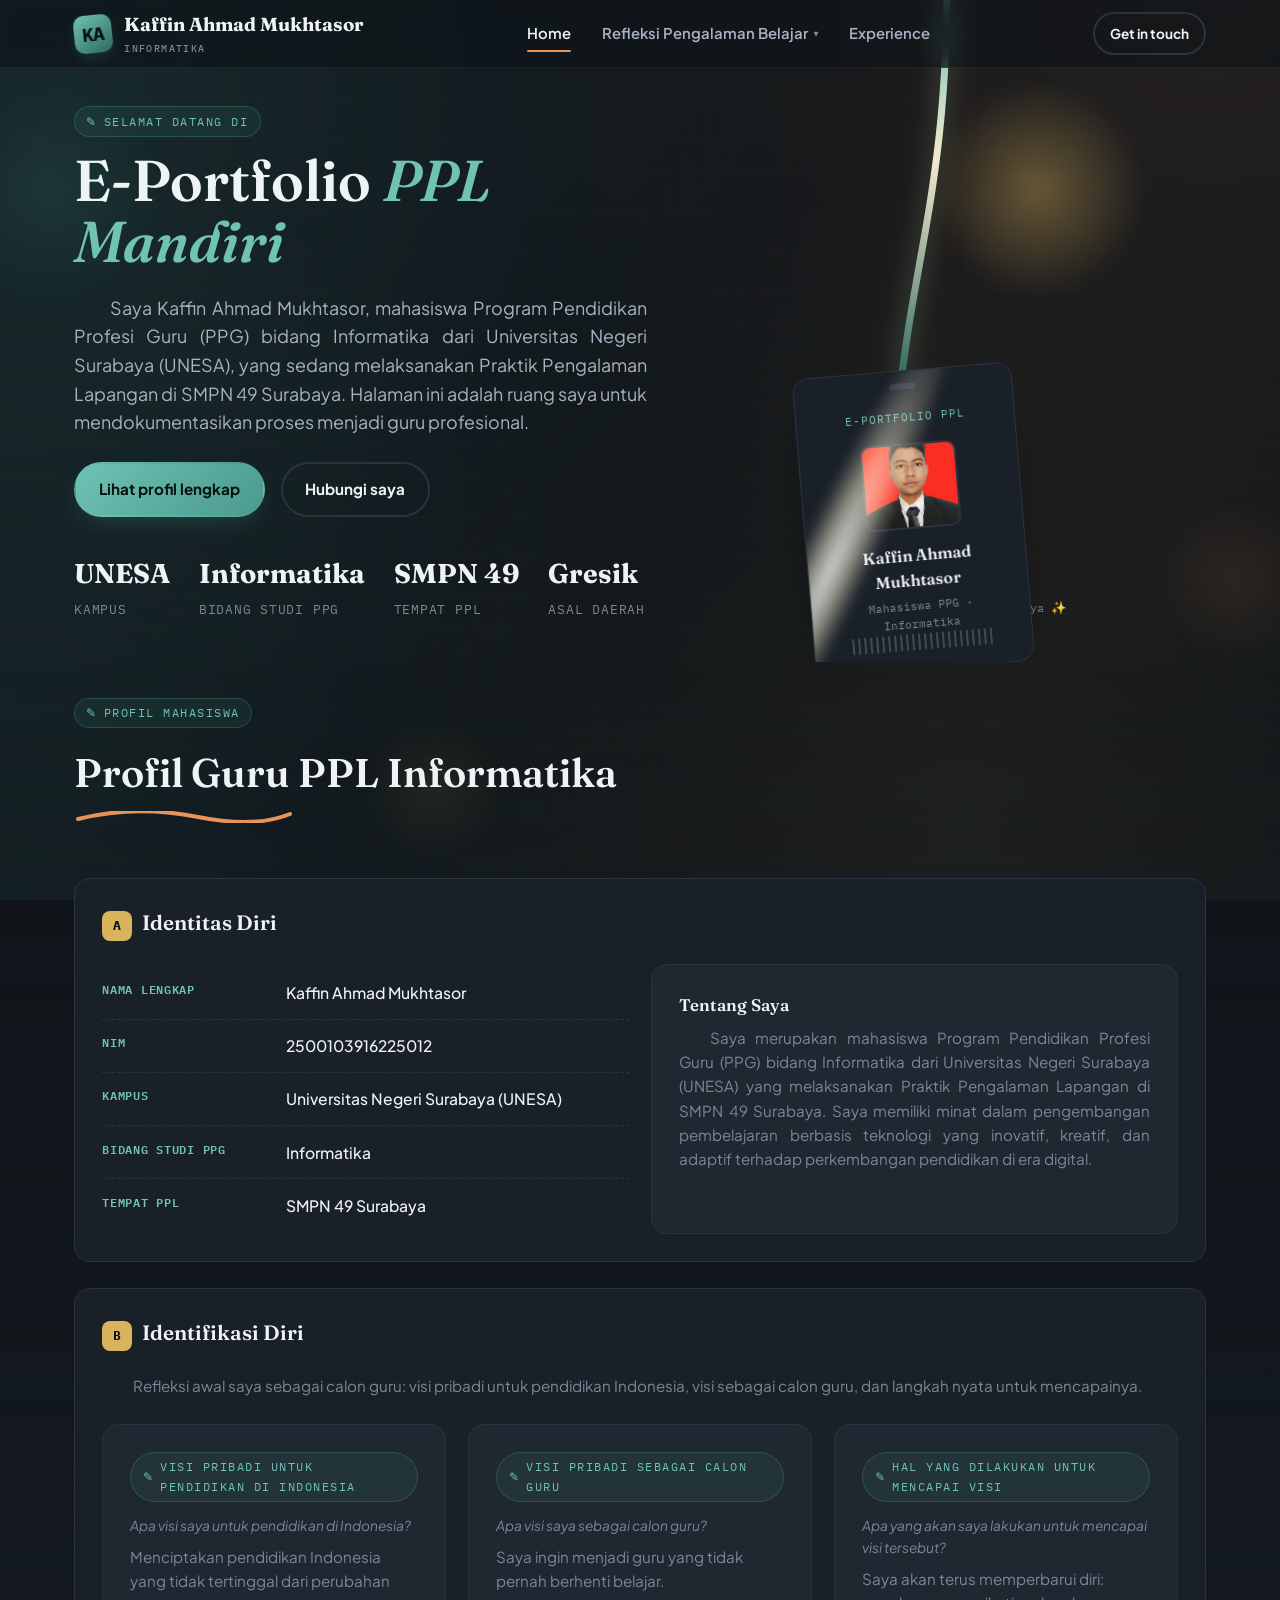
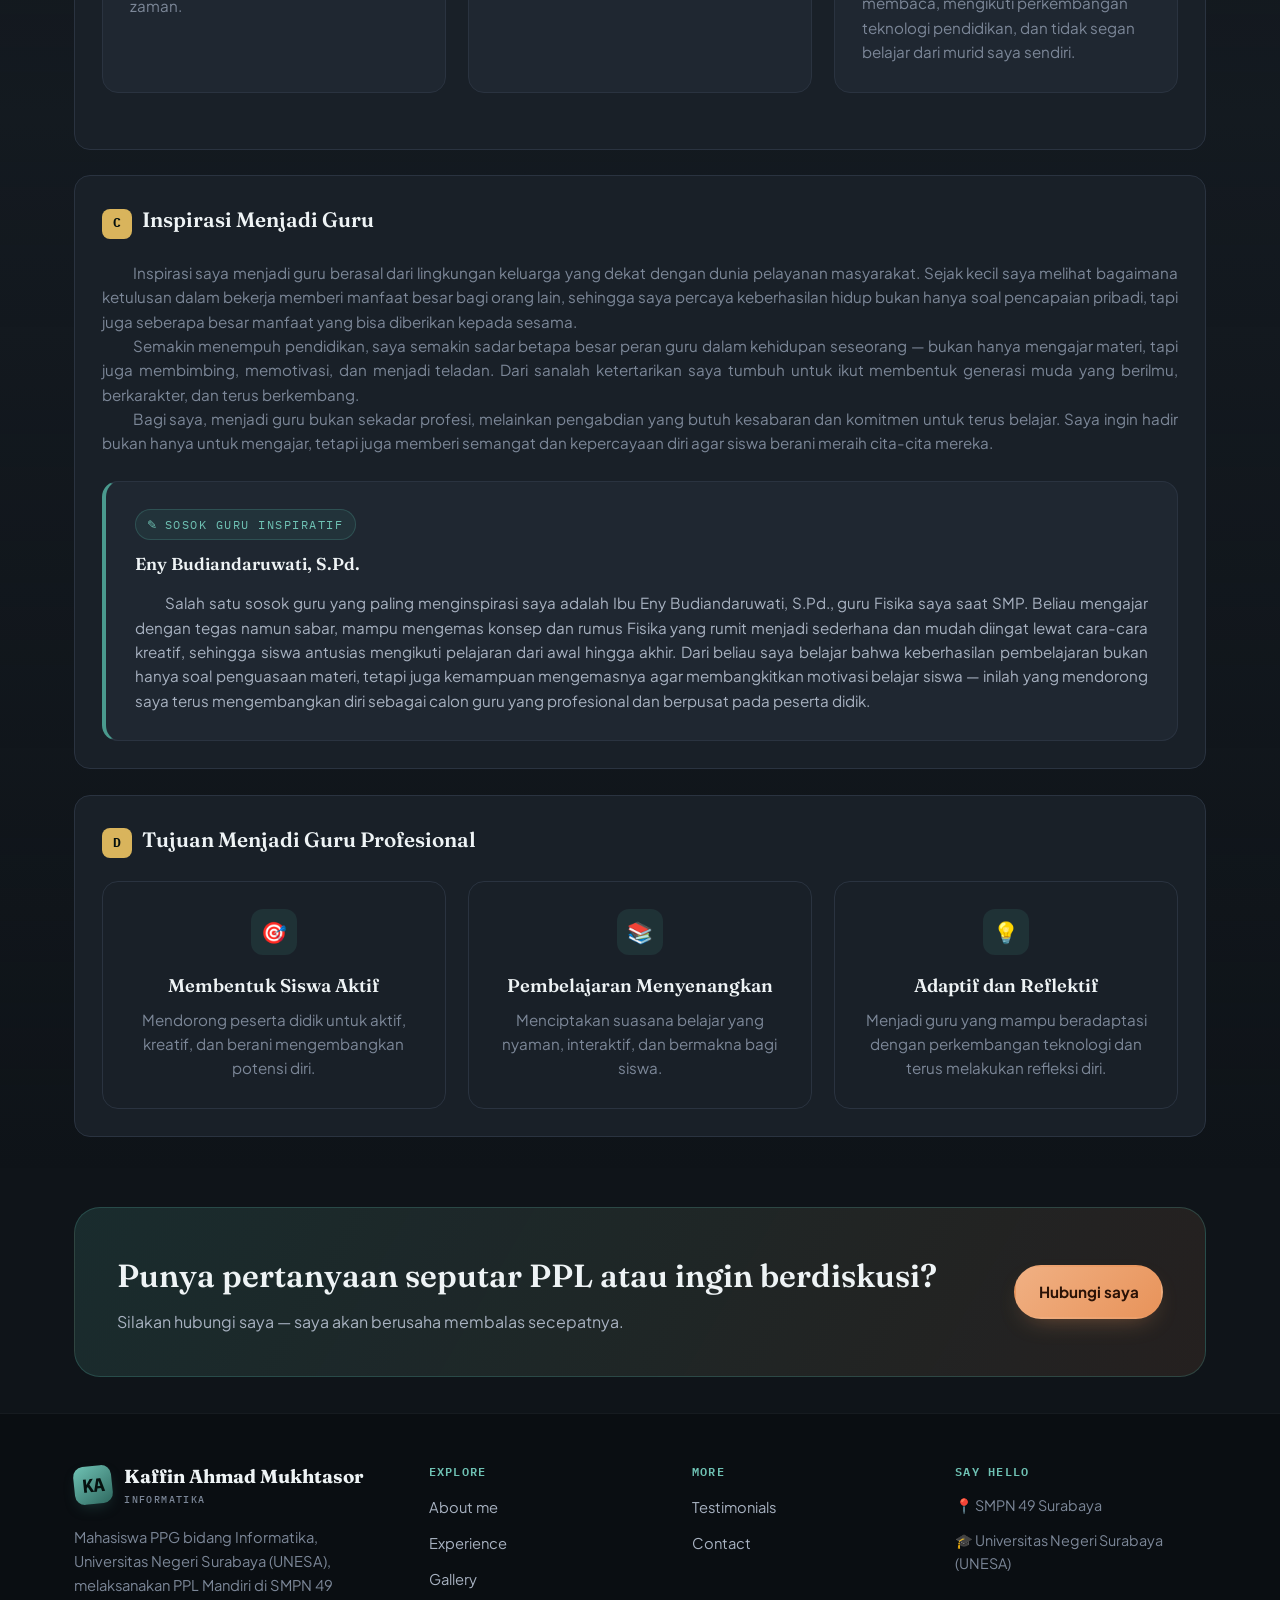
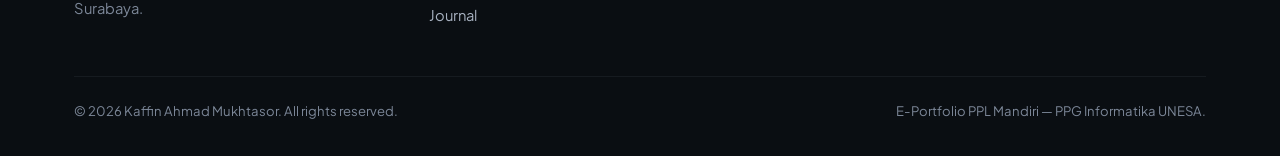
==== index.html @ f7938e08 "ok" ====
<!DOCTYPE html>
<html lang="id">
<head>
<meta charset="UTF-8">
<meta name="viewport" content="width=device-width, initial-scale=1.0">
<title>Kaffin Ahmad Mukhtasor — E-Portfolio PPL Mandiri</title>
<meta name="description" content="E-Portfolio PPL Mandiri Kaffin Ahmad Mukhtasor, mahasiswa PPG Bidang Studi Informatika Universitas Negeri Surabaya (UNESA), melaksanakan Praktik Pengalaman Lapangan di SMPN 49 Surabaya.">

<!-- Open Graph -->
<meta property="og:title" content="Kaffin Ahmad Mukhtasor — E-Portfolio PPL Mandiri">
<meta property="og:description" content="Portofolio kegiatan PPL Mandiri yang berisi profil, perangkat pembelajaran, artefak pembelajaran, refleksi, dokumentasi kegiatan, serta hasil pengembangan kompetensi profesional sebagai calon guru.">
<meta property="og:image" content="foto/Logo Unesa-01.png">
<meta property="og:url" content="https://kaffin190176.github.io/portofolio/">
<meta property="og:type" content="website">

<!-- Twitter Card -->
<meta name="twitter:card" content="summary_large_image">

<link rel="icon" href="foto/Logo Unesa-01.png">
<link rel="stylesheet" href="assets/styles.css">
</head>
<body>
<a class="skip-link" href="#main">Skip to content</a>
<div class="bg-layers" aria-hidden="true">
  <div class="bg-grid" data-parallax="0.06"></div>
  <span class="bg-dot" style="width:240px;height:240px;background:radial-gradient(circle,rgba(74,154,142,.25),transparent 70%);top:8%;left:-70px;" data-parallax="0.03"></span>
  <span class="bg-dot" style="width:170px;height:170px;background:radial-gradient(circle,rgba(232,147,90,.18),transparent 70%);top:55%;right:-40px;" data-parallax="0.05"></span>
  <span class="bg-dot" style="width:150px;height:150px;background:radial-gradient(circle,rgba(217,180,92,.16),transparent 70%);bottom:4%;left:28%;" data-parallax="0.04"></span>
</div>

<nav class="site-nav" aria-label="Primary">
  <div class="wrap">
    <a href="index.html" class="brand">
      <span class="brand-mark" aria-hidden="true">KA</span>
      <span>Kaffin Ahmad Mukhtasor<small>Informatika</small></span>
    </a>
    <div class="nav-links" role="menubar">
      <a href="index.html" aria-current="page">Home</a>
      <details class="nav-dropdown">
        <summary>Refleksi Pengalaman Belajar</summary>
        <div class="dropdown-menu">
          <a href="about.html#semester-1">Semester 1</a>
          <a href="about.html#semester-2">Semester 2</a>
        </div>
      </details>
      <a href="experience.html">Experience</a>
     
    </div>
    <div class="nav-cta">
      <a href="contact.html" class="btn btn-ghost btn-sm">Get in touch</a>
      <button class="hamburger" aria-label="Toggle menu" aria-expanded="false" aria-controls="mobile-menu">
        <span></span><span></span><span></span>
      </button>
    </div>
  </div>
</nav>
<div class="mobile-panel" id="mobile-menu">
  <a href="index.html" aria-current="page">Home</a>
  <details class="nav-dropdown">
    <summary>Refleksi Pengalaman Belajar</summary>
    <div class="dropdown-menu">
      <a href="about.html#semester-1">Semester 1</a>
      <a href="about.html#semester-2">Semester 2</a>
    </div>
  </details>
  <a href="experience.html">Experience</a>
  <a href="gallery.html">Gallery</a>
  <a href="blog.html">Journal</a>
  <a href="testimonials.html">Testimonials</a>
  <a href="contact.html">Contact</a>
  <a href="contact.html" class="btn btn-primary btn-block">Get in touch</a>
</div>

<main id="main">

  <!-- HERO -->
  <section class="hero">
    <div class="wrap">
      <div class="hero-copy reveal">
        <span class="eyebrow">Selamat Datang di</span>
        <h1>E-Portfolio <em>PPL Mandiri</em></h1>
        <p class="lede text-justify">Saya Kaffin Ahmad Mukhtasor, mahasiswa Program Pendidikan Profesi Guru (PPG) bidang Informatika dari Universitas Negeri Surabaya (UNESA), yang sedang melaksanakan Praktik Pengalaman Lapangan di SMPN 49 Surabaya. Halaman ini adalah ruang saya untuk mendokumentasikan proses menjadi guru profesional.</p>
        <div class="hero-actions">
          <a href="#profil" class="btn btn-primary">Lihat profil lengkap</a>
          <a href="contact.html" class="btn btn-ghost">Hubungi saya</a>
        </div>
        <div class="hero-stats">
          <div class="stat"><b>UNESA</b><span>Kampus</span></div>
          <div class="stat"><b>Informatika</b><span>Bidang studi PPG</span></div>
          <div class="stat"><b>SMPN 49</b><span>Tempat PPL</span></div>
          <div class="stat"><b>Gresik</b><span>Asal daerah</span></div>
        </div>
      </div>
      <div class="hero-media reveal">
        <div class="lanyard-stage" id="lanyardStage" aria-hidden="true">
          <svg class="lanyard-rope" id="lanyardRope" xmlns="http://www.w3.org/2000/svg">
            <defs>
              <linearGradient id="lanyardRopeGradient" x1="0" y1="0" x2="0" y2="1">
                <stop offset="0%" class="rope-stop-a"></stop>
                <stop offset="42%" class="rope-stop-mid"></stop>
                <stop offset="100%" class="rope-stop-b"></stop>
              </linearGradient>
            </defs>
            <path id="lanyardRopePath" d="" fill="none" stroke="url(#lanyardRopeGradient)" stroke-width="7" stroke-linecap="round"></path>
          </svg>
          <div class="lanyard-clip" id="lanyardClip"></div>
          <div class="lanyard-card cursor-control" id="lanyardCard">
            <div class="lanyard-card-inner" id="lanyardCardInner">

              <!-- SISI DEPAN -->
              <div class="lanyard-face lanyard-front">
                <span class="lanyard-hole"></span>
                <span class="lanyard-brand">E-Portfolio PPL</span>
                <div class="lanyard-avatar">
                  <img src="foto/profile.jpeg" alt="" draggable="false">
                </div>
                <h3 class="lanyard-name">Kaffin Ahmad Mukhtasor</h3>
                <p class="lanyard-role">Mahasiswa PPG · Informatika</p>
                <div class="lanyard-barcode"></div>
                <div class="lanyard-shine" aria-hidden="true"></div>
              </div>

              <!-- SISI BELAKANG -->
              <div class="lanyard-face lanyard-back">
                <span class="lanyard-hole" style="background:var(--teal-dark);"></span>
                <div class="lanyard-back-brand">KA</div>
                <p class="lanyard-terms">Kartu identitas ini milik Kaffin Ahmad Mukhtasor, mahasiswa PPG Informatika UNESA yang melaksanakan PPL Mandiri di SMPN 49 Surabaya.</p>
                <div class="lanyard-footer-note">E-PORTFOLIO PPL Mandiri © 2026</div>
                <div class="lanyard-shine" aria-hidden="true"></div>
              </div>

            </div>
          </div>
        </div>
        <p class="lanyard-hint">Tarik ID card untuk membaliknya ✨</p>
      </div>
    </div>
  </section>

  <!-- PROFIL GURU PPL -->
  <section class="section-tight band" id="profil">
    <div class="wrap">
      <div class="section-head reveal">
        <span class="eyebrow">Profil Mahasiswa</span>
        <h2>Profil Guru PPL Informatika
          <svg class="chalk-underline" viewBox="0 0 220 12" aria-hidden="true"><path d="M4 8c40-10 80-10 120-2s70 6 92-3"/></svg>
        </h2>
       </div>

      <!-- A. IDENTITAS DIRI -->
      <div class="card reveal" style="margin-bottom:1.6rem;">
        <div class="subhead">
          <span class="subhead-tag">A</span>
          <h3>Identitas Diri</h3>
        </div>
        <div class="grid grid-2">
          <div>
            <dl class="info-list">
              <div class="info-row"><dt>Nama Lengkap</dt><dd>Kaffin Ahmad Mukhtasor</dd></div>
              <div class="info-row"><dt>NIM</dt><dd>2500103916225012</dd></div>
              <div class="info-row"><dt>Kampus</dt><dd>Universitas Negeri Surabaya (UNESA)</dd></div>
              <div class="info-row"><dt>Bidang Studi PPG</dt><dd>Informatika</dd></div>
              <div class="info-row"><dt>Tempat PPL</dt><dd>SMPN 49 Surabaya</dd></div>
            </dl>
          </div>
          <div>
            <div class="card" style="background:var(--card-alt); height:100%;">
              <h3 style="font-size:1.05rem;">Tentang Saya</h3>
              <p class="text-justify">Saya merupakan mahasiswa Program Pendidikan Profesi Guru (PPG) bidang Informatika dari Universitas Negeri Surabaya (UNESA) yang melaksanakan Praktik Pengalaman Lapangan di SMPN 49 Surabaya. Saya memiliki minat dalam pengembangan pembelajaran berbasis teknologi yang inovatif, kreatif, dan adaptif terhadap perkembangan pendidikan di era digital.</p>
            </div>
          </div>
        </div>
      </div>

      <!-- B. IDENTIFIKASI DIRI (LK 1) -->
      <div class="card reveal" style="margin-bottom:1.6rem;">
        <div class="subhead">
          <span class="subhead-tag">B</span>
          <h3>Identifikasi Diri</h3>
        </div>
        <p class="text-justify">Refleksi awal saya sebagai calon guru: visi pribadi untuk pendidikan Indonesia, visi sebagai calon guru, dan langkah nyata untuk mencapainya.</p>
<br>
        <div class="grid grid-3 reveal-stagger" style="margin-bottom:1.8rem;">
          <div class="card reveal" style="background:var(--card-alt);--i:0">
            <span class="eyebrow">Visi pribadi untuk pendidikan di Indonesia</span>
        
            <p style="font-style:italic;color:var(--silver-dim);font-size:.86rem;margin-bottom:.6em;">Apa visi saya untuk pendidikan di Indonesia?</p>
            <p>Menciptakan pendidikan Indonesia yang tidak tertinggal dari perubahan zaman.</p>
          </div>
          <div class="card reveal" style="background:var(--card-alt);--i:1">
            <span class="eyebrow">Visi pribadi sebagai calon guru</span>
            <p style="font-style:italic;color:var(--silver-dim);font-size:.86rem;margin-bottom:.6em;">Apa visi saya sebagai calon guru?</p>
            <p>Saya ingin menjadi guru yang tidak pernah berhenti belajar.</p>
          </div>
          <div class="card reveal" style="background:var(--card-alt);--i:2">
            <span class="eyebrow">Hal yang dilakukan untuk mencapai visi</span>
            <p style="font-style:italic;color:var(--silver-dim);font-size:.86rem;margin-bottom:.6em;">Apa yang akan saya lakukan untuk mencapai visi tersebut?</p>
            <p>Saya akan terus memperbarui diri: membaca, mengikuti perkembangan teknologi pendidikan, dan tidak segan belajar dari murid saya sendiri.</p>
          </div>
        </div>

       
       
      </div>

      <!-- C. INSPIRASI MENJADI GURU -->
      <div class="card reveal" style="margin-bottom:1.6rem;">
        <div class="subhead">
          <span class="subhead-tag">C</span>
          <h3>Inspirasi Menjadi Guru</h3>
        </div>
 
        <p class="text-justify">Inspirasi saya menjadi guru berasal dari lingkungan keluarga yang dekat dengan dunia pelayanan masyarakat. Sejak kecil saya melihat bagaimana ketulusan dalam bekerja memberi manfaat besar bagi orang lain, sehingga saya percaya keberhasilan hidup bukan hanya soal pencapaian pribadi, tapi juga seberapa besar manfaat yang bisa diberikan kepada sesama.</p>
        <p class="text-justify">Semakin menempuh pendidikan, saya semakin sadar betapa besar peran guru dalam kehidupan seseorang — bukan hanya mengajar materi, tapi juga membimbing, memotivasi, dan menjadi teladan. Dari sanalah ketertarikan saya tumbuh untuk ikut membentuk generasi muda yang berilmu, berkarakter, dan terus berkembang.</p>
        <p class="text-justify">Bagi saya, menjadi guru bukan sekadar profesi, melainkan pengabdian yang butuh kesabaran dan komitmen untuk terus belajar. Saya ingin hadir bukan hanya untuk mengajar, tetapi juga memberi semangat dan kepercayaan diri agar siswa berani meraih cita-cita mereka.</p>

        <div class="highlight-box">
          <span class="eyebrow">Sosok Guru Inspiratif</span>
          <h4>Eny Budiandaruwati, S.Pd.</h4>
          <p>Salah satu sosok guru yang paling menginspirasi saya adalah Ibu Eny Budiandaruwati, S.Pd., guru Fisika saya saat SMP. Beliau mengajar dengan tegas namun sabar, mampu mengemas konsep dan rumus Fisika yang rumit menjadi sederhana dan mudah diingat lewat cara-cara kreatif, sehingga siswa antusias mengikuti pelajaran dari awal hingga akhir. Dari beliau saya belajar bahwa keberhasilan pembelajaran bukan hanya soal penguasaan materi, tetapi juga kemampuan mengemasnya agar membangkitkan motivasi belajar siswa — inilah yang mendorong saya terus mengembangkan diri sebagai calon guru yang profesional dan berpusat pada peserta didik.</p>
        </div>
      </div>

      <!-- D. TUJUAN MENJADI GURU PROFESIONAL -->
      <div class="card reveal">
        <div class="subhead">
          <span class="subhead-tag">D</span>
          <h3>Tujuan Menjadi Guru Profesional</h3>
        </div>
        <div class="grid grid-3 reveal-stagger">
          <div class="card card-center reveal" style="--i:0">
            <div class="card-icon" aria-hidden="true">🎯</div>
            <h3>Membentuk Siswa Aktif</h3>
            <p>Mendorong peserta didik untuk aktif, kreatif, dan berani mengembangkan potensi diri.</p>
          </div>
          <div class="card card-center reveal" style="--i:1">
            <div class="card-icon" aria-hidden="true">📚</div>
            <h3>Pembelajaran Menyenangkan</h3>
            <p>Menciptakan suasana belajar yang nyaman, interaktif, dan bermakna bagi siswa.</p>
          </div>
          <div class="card card-center reveal" style="--i:2">
            <div class="card-icon" aria-hidden="true">💡</div>
            <h3>Adaptif dan Reflektif</h3>
            <p>Menjadi guru yang mampu beradaptasi dengan perkembangan teknologi dan terus melakukan refleksi diri.</p>
          </div>
        </div>
      </div>

    </div>
  </section>

  <!-- CTA -->
  <section class="section-tight">
    <div class="wrap reveal">
      <div class="cta-banner">
        <div>
          <h2>Punya pertanyaan seputar PPL atau ingin berdiskusi?</h2>
          <p>Silakan hubungi saya — saya akan berusaha membalas secepatnya.</p>
        </div>
        <a href="contact.html" class="btn btn-coral">Hubungi saya</a>
      </div>
    </div>
  </section>

</main>

<footer class="site-footer">
  <div class="wrap">
    <div class="footer-grid">
      <div class="footer-about">
        <a href="index.html" class="brand" style="margin-bottom:1em;">
          <span class="brand-mark" aria-hidden="true">KA</span>
          <span>Kaffin Ahmad Mukhtasor<small>Informatika</small></span>
        </a>
        <p>Mahasiswa PPG bidang Informatika, Universitas Negeri Surabaya (UNESA), melaksanakan PPL Mandiri di SMPN 49 Surabaya.</p>
      </div>
      <div class="footer-links">
        <h4>Explore</h4>
        <ul>
          <li><a href="about.html">About me</a></li>
          <li><a href="experience.html">Experience</a></li>
          <li><a href="gallery.html">Gallery</a></li>
          <li><a href="blog.html">Journal</a></li>
        </ul>
      </div>
      <div class="footer-links">
        <h4>More</h4>
        <ul>
          <li><a href="testimonials.html">Testimonials</a></li>
          <li><a href="contact.html">Contact</a></li>
        </ul>
      </div>
      <div class="footer-contact">
        <h4>Say hello</h4>
        <ul>
          <li>📍 SMPN 49 Surabaya</li>
          <li>🎓 Universitas Negeri Surabaya (UNESA)</li>
        </ul>
      </div>
    </div>
    <div class="footer-bottom">
      <p>© <span class="js-year"></span> Kaffin Ahmad Mukhtasor. All rights reserved.</p>
      <p>E-Portfolio PPL Mandiri — PPG Informatika UNESA.</p>
    </div>
  </div>
</footer>

<button class="to-top" aria-label="Back to top">↑</button>
<div class="lightbox" role="dialog" aria-modal="true" aria-label="Image viewer">
  <button class="lightbox-close" aria-label="Close image viewer">✕</button>
  <button class="lightbox-prev" aria-label="Previous image">‹</button>
  <div class="lightbox-inner">
    <img src="" alt="">
    <p class="lightbox-cap"></p>
  </div>
  <button class="lightbox-next" aria-label="Next image">›</button>
</div>

<script src="assets/script.js"></script>
<script src="assets/lanyard.js"></script>
</body>
</html>
---- assets/styles.css ----
/* ==========================================================================
   ELENA MARSH — EDUCATION PORTFOLIO
   Deep Ocean / Maximalist Chalkboard system
   ========================================================================== */

@import url('https://fonts.googleapis.com/css2?family=Fraunces:ital,opsz,wght@0,9..144,400;0,9..144,500;0,9..144,600;0,9..144,700;0,9..144,800;1,9..144,500;1,9..144,600&family=Plus+Jakarta+Sans:ital,wght@0,400;0,500;0,600;0,700;0,800;1,500&family=IBM+Plex+Mono:wght@400;500;600&display=swap');

/* ---------- Design tokens ---------- */
:root{
  /* colors */
  --bg: #0f1419;
  --bg-alt: #121924;
  --bg-deep: #0a0e12;
  --card: #192028;
  --card-alt: #1f2731;
  --card-line: #2a3340;
  --teal: #4a9a8e;
  --teal-light: #6fc2b4;
  --teal-dark: #2f6960;
  --teal-glow: rgba(74, 154, 142, .35);
  --silver: #a8b2c1;
  --silver-dim: #7c8798;
  --coral: #e8935a;
  --coral-light: #f0b083;
  --gold: #d9b45c;
  --white: #eef3f5;
  --danger: #e0685f;
  --ok: #7ec98f;

  /* type */
  --font-display: 'Fraunces', ui-serif, Georgia, serif;
  --font-body: 'Plus Jakarta Sans', ui-sans-serif, system-ui, sans-serif;
  --font-mono: 'IBM Plex Mono', ui-monospace, monospace;

  /* layout */
  --nav-h: 68px;
  --container: 1180px;
  --radius-sm: 10px;
  --radius-md: 16px;
  --radius-lg: 26px;
  --section-pad: 3.4rem;

  /* motion */
  --ease: cubic-bezier(.22,1,.36,1);
}

/* ---------- Reset ---------- */
*, *::before, *::after{ box-sizing: border-box; }
html{
  scroll-behavior: smooth;
  scroll-padding-top: calc(var(--nav-h) + 14px);
}
@media (prefers-reduced-motion: reduce){
  html{ scroll-behavior: auto; }
  *, *::before, *::after{
    animation-duration: .001ms !important;
    animation-iteration-count: 1 !important;
    transition-duration: .001ms !important;
    scroll-behavior: auto !important;
  }
}
body{
  margin: 0;
  background: var(--bg);
  color: var(--silver);
  font-family: var(--font-body);
  font-size: 16px;
  line-height: 1.6;
  -webkit-font-smoothing: antialiased;
  overflow-x: hidden;
}
img{ max-width: 100%; display: block; }
a{ color: inherit; text-decoration: none; }
ul{ margin: 0; padding: 0; list-style: none; }
h1,h2,h3,h4{ font-family: var(--font-display); color: var(--white); margin: 0 0 .5em; font-weight: 600; }
p{ margin: 0 0 1em; }
button{ font-family: inherit; cursor: pointer; }
input, textarea, select{ font-family: inherit; font-size: 1rem; }

/* visible focus for a11y */
a:focus-visible, button:focus-visible, input:focus-visible, textarea:focus-visible, select:focus-visible{
  outline: 2px solid var(--teal-light);
  outline-offset: 3px;
  border-radius: 4px;
}

.skip-link{
  position: absolute;
  left: -999px;
  top: 0;
  background: var(--teal);
  color: #06110f;
  padding: .8em 1.2em;
  z-index: 999;
  font-weight: 700;
  border-radius: 0 0 8px 0;
}
.skip-link:focus{ left: 0; }

/* ---------- Background texture layers (parallax) ---------- */
.bg-layers{
  position: fixed;
  inset: 0;
  z-index: 0;
  pointer-events: none;
  overflow: hidden;
}
.bg-layers::before{
  /* notebook rule lines */
  content: "";
  position: absolute;
  inset: -10% -10%;
  background-image: repeating-linear-gradient(
      to bottom, transparent 0 37px, rgba(74,154,142,.055) 37px 38px
    );
  opacity: .5;
}
.bg-grid{
  position: absolute;
  inset: -20% -20%;
  background-image:
    radial-gradient(circle at 18% 22%, rgba(74,154,142,.16), transparent 42%),
    radial-gradient(circle at 82% 14%, rgba(232,147,90,.10), transparent 40%),
    radial-gradient(circle at 68% 78%, rgba(217,180,92,.08), transparent 40%),
    radial-gradient(circle at 12% 82%, rgba(74,154,142,.10), transparent 38%);
  will-change: transform;
}
.bg-dot{
  position: absolute;
  border-radius: 50%;
  filter: blur(1px);
  opacity: .5;
  will-change: transform;
}

/* ---------- Layout helpers ---------- */
.wrap{
  width: 100%;
  max-width: var(--container);
  margin: 0 auto;
  padding: 0 1.5rem;
  position: relative;
  z-index: 1;
}
main{ position: relative; z-index: 1; }
section{ padding: var(--section-pad) 0; position: relative; }
.section-tight{ padding: 2.2rem 0; }

.eyebrow{
  display: inline-flex;
  align-items: center;
  gap: .5em;
  font-family: var(--font-mono);
  font-size: .78rem;
  letter-spacing: .12em;
  text-transform: uppercase;
  color: var(--teal-light);
  background: rgba(74,154,142,.1);
  border: 1px solid rgba(74,154,142,.3);
  padding: .35em .9em;
  border-radius: 999px;
  margin-bottom: 1em;
}
.eyebrow::before{ content: "✎"; }

.section-head{
  max-width: 640px;
  margin-bottom: 2.2rem;
}
.section-head h2{
  font-size: clamp(1.7rem, 3.4vw, 2.5rem);
  position: relative;
  display: inline-block;
}
.chalk-underline{
  display: block;
  width: 100%;
  max-width: 220px;
  height: 12px;
  margin-top: .15em;
}
.chalk-underline path{
  stroke: var(--coral);
  stroke-width: 4;
  fill: none;
  stroke-linecap: round;
}
.section-head p{ color: var(--silver-dim); font-size: 1.02rem; }

/* ---------- Fade-in on scroll ---------- */
.reveal{
  opacity: 0;
  transform: translateY(26px);
  transition: opacity .7s var(--ease), transform .7s var(--ease);
}
.reveal.is-visible{ opacity: 1; transform: translateY(0); }
.reveal-stagger > *{ transition-delay: calc(var(--i, 0) * 90ms); }

/* ---------- Buttons ---------- */
.btn{
  display: inline-flex;
  align-items: center;
  gap: .55em;
  padding: .85em 1.5em;
  border-radius: 999px;
  font-weight: 700;
  font-size: .95rem;
  border: 2px solid transparent;
  transition: transform .25s var(--ease), box-shadow .25s var(--ease), background .25s, color .25s, border-color .25s;
  white-space: nowrap;
}
.btn-primary{
  background: linear-gradient(135deg, var(--teal-light), var(--teal));
  color: #06110f;
  box-shadow: 0 10px 26px -10px var(--teal-glow);
}
.btn-primary:hover{ transform: translateY(-3px); box-shadow: 0 16px 30px -10px var(--teal-glow); }
.btn-ghost{
  background: transparent;
  border-color: var(--card-line);
  color: var(--white);
}
.btn-ghost:hover{ border-color: var(--teal-light); color: var(--teal-light); transform: translateY(-3px); }
.btn-coral{
  background: linear-gradient(135deg, var(--coral-light), var(--coral));
  color: #2a1206;
  box-shadow: 0 10px 26px -12px rgba(232,147,90,.45);
}
.btn-coral:hover{ transform: translateY(-3px); }
.btn-sm{ padding: .6em 1.1em; font-size: .85rem; }
.btn-block{ width: 100%; justify-content: center; }

/* ---------- Nav ---------- */
.site-nav{
  position: fixed;
  top: 0; left: 0; right: 0;
  height: var(--nav-h);
  z-index: 100;
  background: rgba(15,20,25,.68);
  backdrop-filter: blur(14px) saturate(140%);
  -webkit-backdrop-filter: blur(14px) saturate(140%);
  border-bottom: 1px solid rgba(168,178,193,.08);
  transition: background .3s, border-color .3s;
}
.site-nav.is-scrolled{
  background: rgba(12,16,21,.92);
  border-bottom-color: rgba(74,154,142,.22);
}
.site-nav .wrap{
  height: 100%;
  display: flex;
  align-items: center;
  justify-content: space-between;
  gap: 1rem;
}
.brand{
  display: flex;
  align-items: center;
  gap: .65em;
  font-family: var(--font-display);
  font-weight: 700;
  font-size: 1.18rem;
  color: var(--white);
}
.brand-mark{
  width: 38px; height: 38px;
  border-radius: 10px;
  background: linear-gradient(145deg, var(--teal-light), var(--teal-dark));
  display: grid;
  place-items: center;
  color: #06110f;
  font-family: var(--font-mono);
  font-weight: 700;
  transform: rotate(-6deg);
  box-shadow: 0 6px 16px -6px var(--teal-glow);
  flex: none;
}
.brand small{
  display: block;
  font-family: var(--font-mono);
  font-size: .62rem;
  letter-spacing: .14em;
  text-transform: uppercase;
  color: var(--silver-dim);
  font-weight: 500;
}

.nav-links{
  display: flex;
  align-items: center;
  gap: 1.9rem;
}
.nav-links a{
  font-size: .93rem;
  font-weight: 600;
  color: var(--silver);
  position: relative;
  padding: .3em 0;
  transition: color .25s;
}
.nav-links a::after{
  content: "";
  position: absolute;
  left: 0; bottom: -2px;
  width: 0; height: 2px;
  background: var(--coral);
  transition: width .25s var(--ease);
  border-radius: 2px;
}
.nav-links a:hover,
.nav-links a[aria-current="page"]{ color: var(--white); }
.nav-links a:hover::after,
.nav-links a[aria-current="page"]::after{ width: 100%; }

.nav-cta{ display: flex; align-items: center; gap: .8rem; }

.hamburger{
  display: none;
  flex-direction: column;
  gap: 5px;
  background: none;
  border: none;
  padding: .5rem;
  z-index: 110;
}
.hamburger span{
  width: 24px; height: 2px;
  background: var(--white);
  border-radius: 2px;
  transition: transform .3s var(--ease), opacity .3s var(--ease);
}
.hamburger[aria-expanded="true"] span:nth-child(1){ transform: translateY(7px) rotate(45deg); }
.hamburger[aria-expanded="true"] span:nth-child(2){ opacity: 0; }
.hamburger[aria-expanded="true"] span:nth-child(3){ transform: translateY(-7px) rotate(-45deg); }

.mobile-panel{
  position: fixed;
  inset: var(--nav-h) 0 0 0;
  background: rgba(10,14,18,.98);
  backdrop-filter: blur(10px);
  z-index: 99;
  display: flex;
  flex-direction: column;
  padding: 2rem 1.7rem;
  gap: .3rem;
  transform: translateX(100%);
  transition: transform .35s var(--ease);
}
.mobile-panel.is-open{ transform: translateX(0); }
.mobile-panel a{
  font-family: var(--font-display);
  font-size: 1.5rem;
  padding: .68em 0;
  border-bottom: 1px solid rgba(168,178,193,.1);
  color: var(--white);
}
.mobile-panel a[aria-current="page"]{ color: var(--teal-light); }
.mobile-panel .btn{ margin-top: 1.4rem; }

/* ---------- Hero (split) ---------- */
.hero{
  padding-top: calc(var(--nav-h) + 2.4rem);
  padding-bottom: 2.6rem;
  overflow: hidden;
}
.hero .wrap{
  display: grid;
  grid-template-columns: 1.05fr .95fr;
  gap: 2.5rem;
  align-items: center;
}
.hero-copy h1{
  font-size: clamp(2.3rem, 5vw, 3.6rem);
  line-height: 1.06;
  margin-bottom: .38em;
}
.hero-copy h1 em{
  font-style: italic;
  color: var(--teal-light);
  position: relative;
}
.hero-copy .lede{
  font-size: 1.12rem;
  max-width: 46ch;
  color: var(--silver);
}
.hero-actions{
  display: flex;
  gap: 1rem;
  flex-wrap: wrap;
  margin-top: 1.6rem;
}
.hero-stats{
  display: flex;
  gap: 1.8rem;
  margin-top: 2.2rem;
  flex-wrap: wrap;
}
.hero-stats .stat b{
  display: block;
  font-family: var(--font-display);
  font-size: 1.7rem;
  color: var(--white);
}
.hero-stats .stat span{
  font-size: .8rem;
  color: var(--silver-dim);
  font-family: var(--font-mono);
  text-transform: uppercase;
  letter-spacing: .06em;
}

.hero-media{ position: relative; }
.hero-photo-frame{
  position: relative;
  border-radius: var(--radius-lg);
  overflow: hidden;
  border: 1px solid var(--card-line);
  box-shadow: 0 30px 60px -25px rgba(0,0,0,.6);
  transform: rotate(1.4deg);
}
.hero-photo-frame img{ width: 100%; aspect-ratio: 4/5; object-fit: cover; }
.sticker{
  position: absolute;
  background: var(--card);
  border: 1px solid var(--card-line);
  border-radius: var(--radius-sm);
  padding: .7em .95em;
  font-family: var(--font-mono);
  font-size: .78rem;
  box-shadow: 0 14px 26px -14px rgba(0,0,0,.55);
  display: flex;
  align-items: center;
  gap: .5em;
  will-change: transform;
}
.sticker-top{ top: -18px; left: -22px; transform: rotate(-8deg); color: var(--gold); }
.sticker-bottom{ bottom: -20px; right: -18px; transform: rotate(6deg); color: var(--teal-light); }
.sticker .dot{ width: 8px; height: 8px; border-radius: 50%; background: currentColor; }

.tape{
  position: absolute;
  width: 84px; height: 28px;
  background: rgba(232,147,90,.28);
  border: 1px solid rgba(232,147,90,.4);
  top: -14px;
  right: 40px;
  transform: rotate(-10deg);
  box-shadow: 0 6px 14px -8px rgba(0,0,0,.5);
}

/* ---------- Interactive ID lanyard (hero) ---------- */
.lanyard-stage{
  position: relative;
  width: 100%;
  max-width: 380px;
  height: 480px;
  margin: 0 auto;
  overflow: visible;
}
.lanyard-stage::before{
  content: "";
  position: absolute;
  top: -30px;
  right: -10px;
  width: 220px;
  height: 220px;
  background: radial-gradient(circle, rgba(217,180,92,.4), transparent 70%);
  filter: blur(8px);
  pointer-events: none;
  z-index: 1;
  animation: lanyardSunPulse 6s ease-in-out infinite;
}
@keyframes lanyardSunPulse{
  0%, 100%{ opacity: .5; transform: scale(1); }
  50%{ opacity: .95; transform: scale(1.1); }
}
@media (prefers-reduced-motion: reduce){
  .lanyard-stage::before{ animation: none; opacity: .6; }
}
.lanyard-rope{
  position: absolute;
  inset: 0;
  width: 100%;
  height: 100%;
  overflow: visible;
  pointer-events: none;
  z-index: 2;
  filter:
    drop-shadow(0 0 10px var(--teal-glow))
    drop-shadow(0 0 16px rgba(217,180,92,.3));
}
.rope-stop-a{ stop-color: var(--teal-light); }
.rope-stop-mid{ stop-color: #fff3d6; stop-opacity: .95; }
.rope-stop-b{ stop-color: var(--teal-dark); }
.lanyard-clip{
  width: 16px; height: 16px;
  border-radius: 50%;
  background: var(--silver-dim);
  border: 2px solid var(--card-line);
  position: absolute;
  top: 0; left: 0;
  will-change: transform;
  z-index: 2;
}
.lanyard-card{
  position: absolute;
  top: 0; left: 0;
  width: 220px;
  height: 300px;
  transform-origin: top center;
  will-change: transform;
  touch-action: none;
  -webkit-user-drag: none;
  user-select: none;
  z-index: 3;
}
.lanyard-card.cursor-control{ cursor: grab; }
.lanyard-card.cursor-control:active{ cursor: grabbing; }
.lanyard-card-inner{
  position: relative;
  width: 100%; height: 100%;
  transform-style: preserve-3d;
  will-change: transform;
}
.lanyard-face{
  position: absolute;
  inset: 0;
  overflow: hidden;
  backface-visibility: hidden;
  border-radius: var(--radius-md);
  border: 1px solid var(--card-line);
  box-shadow: 0 30px 60px -25px rgba(0,0,0,.65);
  padding: 1.5rem 1.1rem 1.2rem;
  display: flex;
  flex-direction: column;
  align-items: center;
  text-align: center;
  user-select: none;
}
.lanyard-shine{
  position: absolute;
  top: -42%;
  left: -46%;
  width: 32%;
  height: 180%;
  border-radius: 50%;
  background: radial-gradient(
    ellipse at center,
    rgba(255,255,255,.85) 0%,
    rgba(255,244,214,.55) 32%,
    rgba(255,244,214,.18) 58%,
    transparent 78%
  );
  filter: blur(4px);
  transform: rotate(32deg) translateX(-170%);
  opacity: .85;
  pointer-events: none;
  mix-blend-mode: overlay;
  z-index: 2;
  will-change: transform, opacity;
}
@media (prefers-reduced-motion: reduce){
  .lanyard-shine{ opacity: .2; transform: rotate(32deg) translateX(20%); }
}
.lanyard-front{ background: var(--card); }
.lanyard-hole{
  width: 26px; height: 6px;
  background: var(--card-line);
  border-radius: 3px;
  position: absolute;
  top: 12px;
}
.lanyard-brand{
  font-family: var(--font-mono);
  font-size: .66rem;
  letter-spacing: .1em;
  text-transform: uppercase;
  color: var(--teal-light);
  margin-top: 14px;
}
.lanyard-avatar{
  width: 96px; height: 116px;
  border-radius: 10px;
  overflow: hidden;
  margin: 1.05rem 0 .85rem;
  background: var(--card-alt);
  border: 2px solid var(--card-line);
}
.lanyard-avatar img{ width: 100%; height: 100%; object-fit: cover; pointer-events: none; -webkit-user-drag: none; }
.lanyard-name{
  font-family: var(--font-display);
  font-size: 1rem;
  color: var(--white);
  margin: 0;
}
.lanyard-role{
  font-family: var(--font-mono);
  font-size: .7rem;
  color: var(--silver-dim);
  margin: .35em 0 0;
}
.lanyard-barcode{
  width: 78%;
  height: 22px;
  margin-top: auto;
  background: repeating-linear-gradient(90deg, var(--silver-dim) 0 2px, transparent 2px 6px);
  opacity: .4;
}
.lanyard-back{
  background: linear-gradient(150deg, var(--teal-dark), var(--bg-deep));
  transform: rotateY(180deg);
  justify-content: center;
  gap: .9rem;
}
.lanyard-back-brand{
  font-family: var(--font-display);
  font-size: 1.6rem;
  font-weight: 700;
  color: var(--white);
  letter-spacing: .03em;
}
.lanyard-terms{
  font-size: .78rem;
  line-height: 1.55;
  color: var(--silver);
  opacity: .92;
  margin: 0;
}
.lanyard-footer-note{
  font-family: var(--font-mono);
  font-size: .62rem;
  letter-spacing: .05em;
  color: var(--teal-light);
  opacity: .8;
  margin-top: auto;
}
.lanyard-hint{
  text-align: center;
  font-family: var(--font-mono);
  font-size: .78rem;
  color: var(--silver-dim);
  margin: .6rem 0 0;
}

/* ---------- Section band alt ---------- */
.band{ background: linear-gradient(180deg, transparent, rgba(25,32,40,.5), transparent); }

/* ---------- Cards / grid ---------- */
.grid{
  display: grid;
  gap: 1.4rem;
}
.grid-3{ grid-template-columns: repeat(3, 1fr); }
.grid-2{ grid-template-columns: repeat(2, 1fr); }
.grid-4{ grid-template-columns: repeat(4, 1fr); }

.card{
  background: var(--card);
  border: 1px solid var(--card-line);
  border-radius: var(--radius-md);
  padding: 1.7rem;
  position: relative;
  transition: transform .3s var(--ease), border-color .3s, box-shadow .3s;
}
.card:hover{
  transform: translateY(-6px);
  border-color: rgba(74,154,142,.4);
  box-shadow: 0 20px 40px -22px rgba(0,0,0,.6);
}
.card-icon{
  width: 46px; height: 46px;
  border-radius: 12px;
  display: grid;
  place-items: center;
  background: rgba(74,154,142,.14);
  color: var(--teal-light);
  font-size: 1.3rem;
  margin-bottom: 1rem;
}
.card h3{ font-size: 1.15rem; margin-bottom: .4em; }
.card p{ color: var(--silver-dim); font-size: .95rem; margin-bottom: 0; }
.card .tag-row{ margin-top: 1rem; }

.pin{
  position: absolute;
  top: -8px; left: 20px;
  width: 16px; height: 16px;
  border-radius: 50%;
  background: var(--coral);
  box-shadow: 0 4px 8px -2px rgba(0,0,0,.5);
}
.pin::after{
  content: "";
  position: absolute;
  left: 50%; top: 100%;
  width: 2px; height: 10px;
  background: var(--card-line);
  transform: translateX(-50%);
}

.tag{
  display: inline-flex;
  align-items: center;
  font-family: var(--font-mono);
  font-size: .72rem;
  padding: .3em .7em;
  border-radius: 999px;
  background: rgba(168,178,193,.08);
  color: var(--silver);
  border: 1px solid rgba(168,178,193,.14);
  margin: 0 .35em .35em 0;
}
.tag-teal{ background: rgba(74,154,142,.14); color: var(--teal-light); border-color: rgba(74,154,142,.3); }
.tag-coral{ background: rgba(232,147,90,.14); color: var(--coral-light); border-color: rgba(232,147,90,.3); }
.tag-gold{ background: rgba(217,180,92,.14); color: var(--gold); border-color: rgba(217,180,92,.3); }

/* ---------- Timeline ---------- */
.timeline{ position: relative; margin-top: 1rem; }
.timeline::before{
  content: "";
  position: absolute;
  left: 22px; top: 6px; bottom: 6px;
  width: 2px;
  background: repeating-linear-gradient(to bottom, var(--card-line) 0 8px, transparent 8px 14px);
}
.tl-item{
  position: relative;
  padding: 0 0 2.1rem 3.6rem;
}
.tl-item:last-child{ padding-bottom: 0; }
.tl-dot{
  position: absolute;
  left: 12px; top: 2px;
  width: 22px; height: 22px;
  border-radius: 50%;
  background: var(--card);
  border: 2px solid var(--teal);
  display: grid;
  place-items: center;
}
.tl-dot::after{ content: ""; width: 8px; height: 8px; border-radius: 50%; background: var(--teal-light); }
.tl-item .tl-date{
  font-family: var(--font-mono);
  font-size: .76rem;
  color: var(--coral-light);
  letter-spacing: .05em;
  text-transform: uppercase;
}
.tl-item h3{ font-size: 1.15rem; margin: .3em 0 .3em; }
.tl-item p{ color: var(--silver-dim); font-size: .95rem; }

/* ---------- Stat strip ---------- */
.stat-strip{
  display: grid;
  grid-template-columns: repeat(4,1fr);
  gap: 1rem;
}
.stat-box{
  background: var(--card-alt);
  border: 1px dashed var(--card-line);
  border-radius: var(--radius-md);
  padding: 1.4rem;
  text-align: center;
}
.stat-box b{ display: block; font-family: var(--font-display); font-size: 2rem; color: var(--teal-light); }
.stat-box span{ font-size: .82rem; color: var(--silver-dim); }

/* ---------- Skills bars ---------- */
.skillbar{ margin-bottom: 1.1rem; }
.skillbar .lbl{ display: flex; justify-content: space-between; font-size: .88rem; margin-bottom: .4em; color: var(--white); font-weight: 600;}
.skillbar .track{ height: 8px; border-radius: 999px; background: var(--card-alt); overflow: hidden; border: 1px solid var(--card-line);}
.skillbar .fill{
  height: 100%;
  border-radius: 999px;
  background: linear-gradient(90deg, var(--teal-dark), var(--teal-light));
  width: 0;
  transition: width 1.1s var(--ease);
}
.skillbar.is-visible .fill{ width: var(--pct); }

/* ---------- Gallery / lightbox ---------- */
.gallery-grid{
  display: grid;
  grid-template-columns: repeat(4, 1fr);
  gap: 1rem;
}
.gallery-grid .g-item:nth-child(6n+1){ grid-row: span 2; }
.g-item{
  position: relative;
  border-radius: var(--radius-md);
  overflow: hidden;
  border: 1px solid var(--card-line);
  cursor: zoom-in;
  background: var(--card);
}
.g-item img{
  width: 100%; height: 100%;
  object-fit: cover;
  transition: transform .5s var(--ease), filter .4s;
  display: block;
  min-height: 160px;
}
.g-item:hover img{ transform: scale(1.07); }
.g-item .g-cap{
  position: absolute; inset: auto 0 0 0;
  padding: .9em .9em .8em;
  background: linear-gradient(to top, rgba(6,10,13,.92), transparent);
  font-size: .82rem;
  color: var(--white);
  font-weight: 600;
  opacity: 0;
  transform: translateY(8px);
  transition: opacity .3s, transform .3s;
}
.g-item:hover .g-cap{ opacity: 1; transform: translateY(0); }

.lightbox{
  position: fixed;
  inset: 0;
  background: rgba(6,9,12,.94);
  z-index: 200;
  display: none;
  align-items: center;
  justify-content: center;
  padding: 2rem;
}
.lightbox.is-open{ display: flex; }
.lightbox-inner{
  max-width: 900px;
  width: 100%;
  text-align: center;
}
.lightbox img{
  max-height: 74vh;
  margin: 0 auto;
  border-radius: var(--radius-md);
  border: 1px solid var(--card-line);
  box-shadow: 0 30px 70px -20px rgba(0,0,0,.7);
}
.lightbox-cap{
  margin-top: 1rem;
  color: var(--silver);
  font-size: .95rem;
}
.lightbox-close, .lightbox-prev, .lightbox-next{
  position: fixed;
  background: var(--card);
  border: 1px solid var(--card-line);
  color: var(--white);
  width: 46px; height: 46px;
  border-radius: 50%;
  display: grid;
  place-items: center;
  font-size: 1.2rem;
  transition: background .25s, transform .25s;
}
.lightbox-close:hover, .lightbox-prev:hover, .lightbox-next:hover{ background: var(--teal-dark); transform: scale(1.06); }
.lightbox-close{ top: 1.6rem; right: 1.6rem; }
.lightbox-prev{ left: 1.6rem; top: 50%; transform: translateY(-50%); }
.lightbox-next{ right: 1.6rem; top: 50%; transform: translateY(-50%); }

/* ---------- Testimonial cards ---------- */
.quote-card{
  background: var(--card);
  border: 1px solid var(--card-line);
  border-radius: var(--radius-md);
  padding: 1.8rem;
  position: relative;
}
.quote-card .mark{
  font-family: var(--font-display);
  font-size: 3rem;
  color: var(--teal-dark);
  line-height: .5;
  display: block;
  margin-bottom: .6rem;
}
.quote-card p{ color: var(--silver); font-size: .98rem; }
.quote-person{ display: flex; align-items: center; gap: .8em; margin-top: 1.1em; }
.quote-person img{ width: 42px; height: 42px; border-radius: 50%; object-fit: cover; border: 2px solid var(--teal-dark); }
.quote-person b{ display: block; color: var(--white); font-size: .9rem; }
.quote-person span{ font-size: .78rem; color: var(--silver-dim); }
.stars{ color: var(--gold); letter-spacing: .1em; font-size: .85rem; margin-bottom: .5rem; }

/* ---------- Blog ---------- */
.post-card{
  background: var(--card);
  border: 1px solid var(--card-line);
  border-radius: var(--radius-md);
  overflow: hidden;
  display: flex;
  flex-direction: column;
}
.post-card .post-img{ aspect-ratio: 16/10; overflow: hidden; }
.post-card .post-img img{ width: 100%; height: 100%; object-fit: cover; transition: transform .5s var(--ease); }
.post-card:hover .post-img img{ transform: scale(1.08); }
.post-body{ padding: 1.4rem; display: flex; flex-direction: column; gap: .6rem; flex: 1; }
.post-meta{ font-family: var(--font-mono); font-size: .74rem; color: var(--silver-dim); text-transform: uppercase; letter-spacing: .05em; }
.post-body h3{ font-size: 1.12rem; margin: 0; }
.post-body p{ color: var(--silver-dim); font-size: .9rem; flex: 1; }
.read-more{ color: var(--teal-light); font-weight: 700; font-size: .88rem; display: inline-flex; align-items: center; gap: .4em; }
.read-more::after{ content: "→"; transition: transform .25s; }
.read-more:hover::after{ transform: translateX(4px); }

/* ---------- Forms ---------- */
.form-grid{ display: grid; gap: 1.1rem; }
.field label{
  display: block;
  font-size: .85rem;
  font-weight: 700;
  color: var(--white);
  margin-bottom: .45em;
}
.field .req{ color: var(--coral); }
.field input, .field textarea, .field select{
  width: 100%;
  background: var(--bg-alt);
  border: 1px solid var(--card-line);
  color: var(--white);
  padding: .85em 1em;
  border-radius: var(--radius-sm);
  transition: border-color .25s, box-shadow .25s;
}
.field input:focus, .field textarea:focus, .field select:focus{
  border-color: var(--teal);
  box-shadow: 0 0 0 4px rgba(74,154,142,.16);
  outline: none;
}
.field textarea{ resize: vertical; min-height: 130px; }
.field small{ display: block; margin-top: .35em; color: var(--silver-dim); font-size: .78rem; }
.form-row-2{ display: grid; grid-template-columns: 1fr 1fr; gap: 1.1rem; }
.form-note{
  padding: .9em 1.1em;
  border-radius: var(--radius-sm);
  border: 1px dashed var(--card-line);
  font-size: .85rem;
  color: var(--silver-dim);
}
.form-success{
  display: none;
  align-items: center;
  gap: .6em;
  background: rgba(126,201,143,.12);
  border: 1px solid rgba(126,201,143,.4);
  color: var(--ok);
  padding: 1em 1.2em;
  border-radius: var(--radius-sm);
  font-weight: 600;
  margin-top: 1rem;
}
.form-success.is-shown{ display: flex; }

/* ---------- CTA banner ---------- */
.cta-banner{
  background: linear-gradient(120deg, rgba(74,154,142,.18), rgba(232,147,90,.1));
  border: 1px solid rgba(74,154,142,.3);
  border-radius: var(--radius-lg);
  padding: 2.6rem;
  display: flex;
  align-items: center;
  justify-content: space-between;
  gap: 2rem;
  flex-wrap: wrap;
}
.cta-banner h2{ font-size: clamp(1.4rem,3vw,2rem); margin-bottom: .25em; }
.cta-banner p{ color: var(--silver); margin: 0; max-width: 46ch; }

/* ---------- Footer ---------- */
.site-footer{
  background: var(--bg-deep);
  border-top: 1px solid rgba(168,178,193,.08);
  padding: 3rem 0 1.4rem;
  position: relative;
  z-index: 1;
}
.footer-grid{
  display: grid;
  grid-template-columns: 1.4fr 1fr 1fr 1.1fr;
  gap: 2.2rem;
  padding-bottom: 2.4rem;
}
.footer-grid h4{
  font-family: var(--font-mono);
  font-size: .78rem;
  letter-spacing: .1em;
  text-transform: uppercase;
  color: var(--teal-light);
  margin-bottom: 1em;
}
.footer-about p{ color: var(--silver-dim); font-size: .92rem; max-width: 32ch; }
.footer-links li{ margin-bottom: .65em; }
.footer-links a{ color: var(--silver); font-size: .92rem; transition: color .2s; }
.footer-links a:hover{ color: var(--teal-light); }
.footer-contact li{ margin-bottom: .8em; font-size: .9rem; color: var(--silver-dim); display: flex; gap: .6em; }
.social-row{ display: flex; gap: .7rem; margin-top: 1.1rem; }
.social-row a{
  width: 38px; height: 38px;
  border-radius: 50%;
  border: 1px solid var(--card-line);
  display: grid;
  place-items: center;
  color: var(--silver);
  transition: all .25s var(--ease);
}
.social-row a:hover{ background: var(--teal); color: #06110f; border-color: var(--teal); transform: translateY(-3px); }
.footer-bottom{
  border-top: 1px solid rgba(168,178,193,.08);
  padding-top: 1.4rem;
  display: flex;
  justify-content: space-between;
  align-items: center;
  flex-wrap: wrap;
  gap: 1rem;
  font-size: .82rem;
  color: var(--silver-dim);
}
.footer-bottom a{ color: var(--silver-dim); }
.footer-bottom a:hover{ color: var(--teal-light); }

/* ---------- Back to top ---------- */
.to-top{
  position: fixed;
  right: 1.6rem;
  bottom: 1.6rem;
  width: 48px; height: 48px;
  border-radius: 50%;
  background: var(--teal);
  color: #06110f;
  border: none;
  display: grid;
  place-items: center;
  font-size: 1.2rem;
  box-shadow: 0 14px 30px -10px var(--teal-glow);
  opacity: 0;
  transform: translateY(16px) scale(.85);
  pointer-events: none;
  transition: opacity .3s var(--ease), transform .3s var(--ease), background .25s;
  z-index: 90;
}
.to-top.is-shown{ opacity: 1; transform: translateY(0) scale(1); pointer-events: auto; }
.to-top:hover{ background: var(--teal-light); }

/* ---------- Page header (inner pages) ---------- */
.page-header{
  padding: calc(var(--nav-h) + 2.6rem) 0 2rem;
  position: relative;
}
.page-header h1{ font-size: clamp(2rem, 4.4vw, 3rem); }
.page-header .lede{ max-width: 60ch; font-size: 1.05rem; color: var(--silver); }
.crumb{
  font-family: var(--font-mono);
  font-size: .78rem;
  color: var(--silver-dim);
  text-transform: uppercase;
  letter-spacing: .08em;
  margin-bottom: 1rem;
}
.crumb a{ color: var(--teal-light); }

/* ---------- Filter pills (blog/gallery) ---------- */
.filter-row{ display: flex; flex-wrap: wrap; gap: .6rem; margin-bottom: 2rem; }
.filter-pill{
  font-family: var(--font-mono);
  font-size: .8rem;
  padding: .5em 1.1em;
  border-radius: 999px;
  border: 1px solid var(--card-line);
  background: var(--card);
  color: var(--silver);
  transition: all .25s;
}
.filter-pill:hover{ border-color: var(--teal); color: var(--white); }
.filter-pill.is-active{ background: var(--teal); color: #06110f; border-color: var(--teal); font-weight: 700; }

/* ---------- Utility ---------- */
.text-center{ text-align: center; }
.text-justify{ text-align: justify; text-justify: inter-word; text-indent: 2em; }
.mt-0{ margin-top: 0 !important; }
.mb-0{ margin-bottom: 0 !important; }
.flex-center{ display: flex; align-items: center; justify-content: center; }
.divider-dashed{ border: none; border-top: 1px dashed var(--card-line); margin: 2.4rem 0; }
.visually-hidden{
  position: absolute; width: 1px; height: 1px; overflow: hidden;
  clip: rect(0,0,0,0); white-space: nowrap; border: 0; padding: 0; margin: -1px;
}

/* ==========================================================================
   PPL E-PORTFOLIO ADD-ONS (Kaffin Ahmad Mukhtasor)
   Extends the Deep Ocean chalkboard system above — same tokens, new patterns
   for: identity list, highlighted figure box, and the culture slider.
   ========================================================================== */

/* ---------- Identity list (Identitas Diri) ---------- */
.info-list{ display: grid; gap: .85rem; }
.info-list .info-row{
  display: grid;
  grid-template-columns: 168px 1fr;
  gap: .6rem 1rem;
  padding-bottom: .85rem;
  border-bottom: 1px dashed var(--card-line);
}
.info-list .info-row:last-child{ border-bottom: none; padding-bottom: 0; }
.info-list dt{
  font-family: var(--font-mono);
  font-size: .76rem;
  letter-spacing: .06em;
  text-transform: uppercase;
  color: var(--teal-light);
  font-weight: 600;
  margin: 0;
}
.info-list dd{
  margin: 0;
  color: var(--white);
  font-size: .98rem;
  font-weight: 500;
}

/* ---------- Sub-section heading (A / B / C / D) ---------- */
.subhead{
  display: flex;
  align-items: baseline;
  gap: .6em;
  margin-bottom: 1.4rem;
}
.subhead .subhead-tag{
  font-family: var(--font-mono);
  font-size: .8rem;
  color: #06110f;
  background: var(--gold);
  border-radius: 8px;
  width: 30px; height: 30px;
  display: grid;
  place-items: center;
  font-weight: 700;
  flex: none;
}
.subhead h3{ font-size: 1.3rem; margin: 0; }

/* ---------- Highlighted figure box (Sosok Guru Inspiratif) ---------- */
.highlight-box{
  background: var(--card-alt);
  border: 1px solid var(--card-line);
  border-left: 4px solid var(--teal);
  border-radius: var(--radius-md);
  padding: 1.7rem 1.8rem;
  margin-top: 1.6rem;
}
.highlight-box .eyebrow{ margin-bottom: .8em; }
.highlight-box h4{ font-size: 1.08rem; margin-bottom: .8em; }
.highlight-box p{ color: var(--silver); font-size: .95rem; text-align: justify; text-justify: inter-word; text-indent: 2em; }
.highlight-box p:last-child{ margin-bottom: 0; }

/* ---------- Culture slider (Cerita Daerah Asal) ---------- */
.culture-wrapper{
  position: relative;
  display: flex;
  align-items: center;
  gap: .9rem;
  margin-top: 1.8rem;
}
.culture-slider{
  display: flex;
  gap: 1.2rem;
  overflow-x: auto;
  scroll-snap-type: x mandatory;
  scroll-behavior: smooth;
  padding: .3rem .1rem 1rem;
  flex: 1;
  scrollbar-width: none;
}
.culture-slider::-webkit-scrollbar{ display: none; }
.culture-card{
  flex: 0 0 250px;
  scroll-snap-align: start;
  background: var(--card);
  border: 1px solid var(--card-line);
  border-radius: var(--radius-md);
  overflow: hidden;
  transition: transform .3s var(--ease), border-color .3s, box-shadow .3s;
}
.culture-card:hover{
  transform: translateY(-6px);
  border-color: rgba(74,154,142,.4);
  box-shadow: 0 20px 36px -20px rgba(0,0,0,.6);
}
.culture-img{
  width: 100%;
  aspect-ratio: 4/3;
  object-fit: cover;
  background: var(--card-alt);
}
.culture-content{ padding: 1.05rem 1.15rem 1.3rem; }
.culture-content h5{
  font-family: var(--font-display);
  font-size: 1.02rem;
  color: var(--white);
  margin: 0 0 .4em;
}
.culture-content p{ font-size: .86rem; color: var(--silver-dim); margin: 0; }

.slider-btn{
  flex: none;
  width: 42px; height: 42px;
  border-radius: 50%;
  background: var(--card);
  border: 1px solid var(--card-line);
  color: var(--white);
  display: grid;
  place-items: center;
  font-size: 1rem;
  transition: background .25s, border-color .25s, transform .25s;
}
.slider-btn:hover{ background: var(--teal-dark); border-color: var(--teal); transform: scale(1.06); }

/* ---------- Vertical zig-zag timeline (Semester reflections) ---------- */
.timeline-vertical{
  position: relative;
  max-width: 980px;
  margin: 0 auto;
  padding: 1rem 0 1rem;
}
.timeline-vertical::before{
  content: "";
  position: absolute;
  left: 50%;
  top: 0;
  bottom: 0;
  width: 2px;
  background: repeating-linear-gradient(to bottom, var(--card-line) 0 10px, transparent 10px 18px);
  transform: translateX(-50%);
}
.tl-v-item{
  position: relative;
  width: 50%;
  padding: 0 3rem 3rem;
  box-sizing: border-box;
}
.tl-v-item:nth-child(odd){ left: 0; text-align: right; }
.tl-v-item:nth-child(even){ left: 50%; text-align: left; }
.tl-v-num{
  position: absolute;
  top: 2px;
  width: 34px; height: 34px;
  border-radius: 50%;
  background: var(--bg);
  border: 2px solid var(--teal);
  color: var(--teal-light);
  font-family: var(--font-mono);
  font-weight: 700;
  font-size: .85rem;
  display: grid;
  place-items: center;
  z-index: 2;
  box-shadow: 0 0 0 6px var(--bg-alt);
}
.tl-v-item:nth-child(odd) .tl-v-num{ right: -17px; }
.tl-v-item:nth-child(even) .tl-v-num{ left: -17px; }

.tl-v-card{
  background: var(--card);
  border: 1px solid var(--card-line);
  border-radius: var(--radius-md);
  padding: 1.25rem 1.5rem;
  cursor: pointer;
  transition: border-color .3s, transform .3s, box-shadow .3s;
}
.tl-v-card:hover{ border-color: rgba(74,154,142,.4); transform: translateY(-3px); }
.tl-v-card.is-open{ border-color: var(--teal); }
.tl-v-card .tl-v-tag{
  font-family: var(--font-mono);
  font-size: .72rem;
  text-transform: uppercase;
  letter-spacing: .06em;
  color: var(--silver-dim);
  display: block;
  margin-bottom: .4em;
}
.tl-v-card h3{ font-size: 1.05rem; margin: 0; display: flex; align-items: center; gap: .5em; }
.tl-v-item:nth-child(odd) .tl-v-card h3{ justify-content: flex-end; }
.tl-v-card h3::after{
  content: "＋";
  font-size: .85em;
  color: var(--teal-light);
  transition: transform .3s var(--ease);
  flex: none;
}
.tl-v-card.is-open h3::after{ content: "－"; }

.tl-v-body{
  max-height: 0;
  overflow: hidden;
  transition: max-height .4s var(--ease), margin-top .4s var(--ease);
}
.tl-v-card.is-open .tl-v-body{ max-height: 260px; margin-top: .9rem; }
.tl-v-body p{ color: var(--silver-dim); font-size: .9rem; margin-bottom: .9em; }
.tl-v-item:nth-child(odd) .tl-v-body{ text-align: right; }
.tl-v-item:nth-child(even) .tl-v-body{ text-align: left; }
.tl-v-item:nth-child(odd) .tl-v-body .btn{ margin-left: auto; }

/* ---------- Modal popup (4C reflection detail) ---------- */
.modal-overlay{
  position: fixed;
  inset: 0;
  background: rgba(6,9,12,.88);
  display: none;
  align-items: center;
  justify-content: center;
  padding: 2rem 1.2rem;
  z-index: 300;
}
.modal-overlay.is-open{ display: flex; }
.modal-box{
  background: var(--card);
  border: 1px solid var(--card-line);
  border-radius: var(--radius-lg);
  max-width: 720px;
  width: 100%;
  max-height: 84vh;
  overflow-y: auto;
  padding: 2rem 2.2rem 2.2rem;
  position: relative;
  box-shadow: 0 40px 80px -20px rgba(0,0,0,.7);
}
.modal-close{
  position: absolute;
  top: 1.2rem; right: 1.2rem;
  width: 38px; height: 38px;
  border-radius: 50%;
  background: var(--card-alt);
  border: 1px solid var(--card-line);
  color: var(--white);
  display: grid;
  place-items: center;
  font-size: 1.1rem;
  transition: background .25s;
}
.modal-close:hover{ background: var(--teal-dark); }
.modal-box h3{ font-size: 1.35rem; margin-bottom: .15em; padding-right: 2.4rem; }
.modal-4c{ display: grid; gap: 1.3rem; margin-top: 1.5rem; }
.modal-4c-block{ border-left: 3px solid var(--teal); padding-left: 1rem; }
.modal-4c-block h4{
  font-family: var(--font-mono);
  font-size: .78rem;
  text-transform: uppercase;
  letter-spacing: .08em;
  color: var(--teal-light);
  margin-bottom: .5em;
}
.modal-4c-block p{ color: var(--silver); font-size: .92rem; text-align: justify; text-indent: 1.6em; margin-bottom: .7em; }
.modal-4c-block p:last-child{ margin-bottom: 0; }

/* ---------- Nav dropdown (Refleksi Pengalaman Belajar) ---------- */
.nav-dropdown{ position: relative; }
.nav-dropdown summary{
  cursor: pointer;
  list-style: none;
  display: flex;
  align-items: center;
  gap: .4em;
  font-size: .93rem;
  font-weight: 600;
  color: var(--silver);
  padding: .3em 0;
  transition: color .25s;
}
.nav-dropdown summary::-webkit-details-marker{ display: none; }
.nav-dropdown summary::after{
  content: "▾";
  font-size: .68em;
  transition: transform .25s var(--ease);
  color: var(--silver-dim);
}
.nav-dropdown[open] summary::after{ transform: rotate(180deg); }
.nav-dropdown summary:hover{ color: var(--white); }
.nav-dropdown summary:hover::after{ color: var(--teal-light); }
.nav-dropdown summary[aria-current="page"]{ color: var(--white); }
.dropdown-menu a[aria-current="page"]{ color: var(--teal-light); background: rgba(74,154,142,.14); }

.dropdown-menu{
  position: absolute;
  top: calc(100% + 14px);
  left: 50%;
  transform: translateX(-50%);
  background: var(--card);
  border: 1px solid var(--card-line);
  border-radius: var(--radius-sm);
  padding: .45rem;
  display: flex;
  flex-direction: column;
  gap: .15rem;
  min-width: 168px;
  box-shadow: 0 20px 40px -18px rgba(0,0,0,.6);
  z-index: 50;
}
.dropdown-menu a{
  padding: .6em .85em;
  border-radius: 8px;
  font-size: .88rem;
  font-weight: 600;
  color: var(--silver);
  transition: background .2s, color .2s;
}
.dropdown-menu a:hover{ background: rgba(74,154,142,.14); color: var(--teal-light); }

/* Mobile menu variant: full-width accordion instead of floating menu */
.mobile-panel .nav-dropdown{ border-bottom: 1px solid rgba(168,178,193,.1); }
.mobile-panel .nav-dropdown summary{
  font-family: var(--font-display);
  font-size: 1.5rem;
  font-weight: 600;
  color: var(--white);
  padding: .68em 0;
  justify-content: space-between;
}
.mobile-panel .nav-dropdown summary::after{ font-size: .55em; }
.mobile-panel .dropdown-menu{
  position: static;
  transform: none;
  background: transparent;
  border: none;
  box-shadow: none;
  min-width: 0;
  padding: 0 0 .7em .3rem;
  gap: 0;
}
.mobile-panel .dropdown-menu a{
  font-family: var(--font-body);
  font-size: 1.05rem;
  font-weight: 500;
  padding: .55em .5em;
  color: var(--silver);
}
.mobile-panel .dropdown-menu a:hover{ color: var(--teal-light); background: transparent; }

/* ---------- Goal cards centering (Tujuan Menjadi Guru) ---------- */
.card-center{ text-align: center; }
.card-center .card-icon{ margin-left: auto; margin-right: auto; }

/* ---------- Responsive ---------- */
@media (max-width: 1020px){
  .grid-4{ grid-template-columns: repeat(2,1fr); }
  .grid-3{ grid-template-columns: repeat(2,1fr); }
  .stat-strip{ grid-template-columns: repeat(2,1fr); }
  .footer-grid{ grid-template-columns: 1fr 1fr; }
  .gallery-grid{ grid-template-columns: repeat(3,1fr); }
  .gallery-grid .g-item:nth-child(6n+1){ grid-row: span 1; }
}

@media (max-width: 860px){
  .nav-links{ display: none; }
  .nav-cta .btn-ghost{ display: none; }
  .hamburger{ display: flex; }
  .hero .wrap{ grid-template-columns: 1fr; }
  .hero-media{ order: -1; max-width: 380px; margin: 0 auto; }
  .lanyard-stage{ height: 420px; }
  .form-row-2{ grid-template-columns: 1fr; }
  .info-list .info-row{ grid-template-columns: 130px 1fr; }
}

@media (max-width: 640px){
  :root{ --section-pad: 2.4rem; }
  .lanyard-stage{ height: 380px; max-width: 260px; }
  .lanyard-card{ width: 168px; height: 232px; }
  .lanyard-avatar{ width: 74px; height: 88px; margin: .8rem 0 .6rem; }
  .grid-3, .grid-2, .grid-4{ grid-template-columns: 1fr; }
  .gallery-grid{ grid-template-columns: repeat(2,1fr); }
  .stat-strip{ grid-template-columns: repeat(2,1fr); }
  .cta-banner{ flex-direction: column; align-items: flex-start; text-align: left; }
  .footer-grid{ grid-template-columns: 1fr; gap: 1.8rem; }
  .footer-bottom{ flex-direction: column; align-items: flex-start; }
  .lightbox-prev{ left: .6rem; }
  .lightbox-next{ right: .6rem; }
  .lightbox-close{ top: .8rem; right: .8rem; }
  .info-list .info-row{ grid-template-columns: 1fr; gap: .2rem; }
  .culture-card{ flex-basis: 210px; }
  .slider-btn{ width: 36px; height: 36px; }

  .timeline-vertical::before{ left: 17px; }
  .tl-v-item, .tl-v-item:nth-child(odd), .tl-v-item:nth-child(even){
    width: 100%;
    left: 0;
    text-align: left;
    padding: 0 0 2.2rem 3.2rem;
  }
  .tl-v-item:nth-child(odd) .tl-v-num,
  .tl-v-item:nth-child(even) .tl-v-num{ left: 0; right: auto; }
  .tl-v-item:nth-child(odd) .tl-v-card h3{ justify-content: flex-start; }
  .tl-v-item:nth-child(odd) .tl-v-body,
  .tl-v-item:nth-child(even) .tl-v-body{ text-align: left; }
  .tl-v-item:nth-child(odd) .tl-v-body .btn{ margin-left: 0; }
  .modal-box{ padding: 1.6rem 1.4rem 1.8rem; }
}
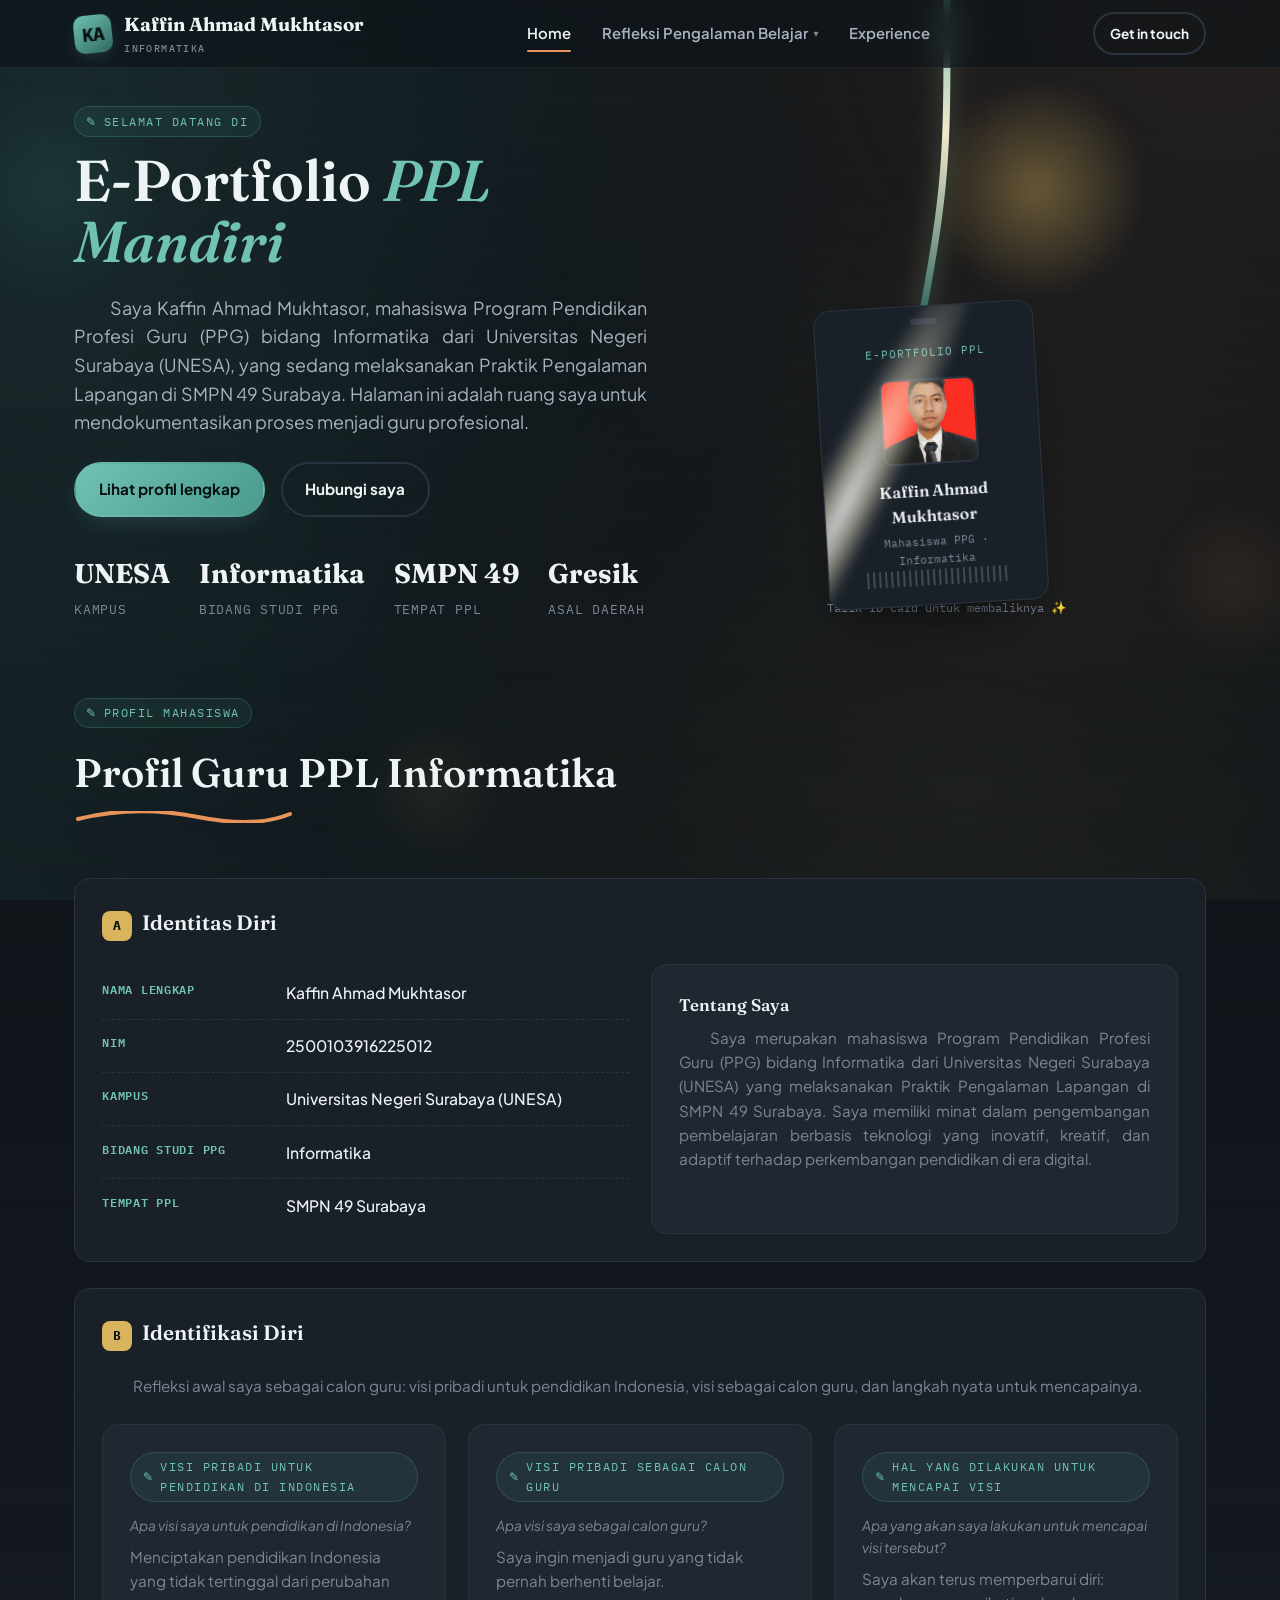
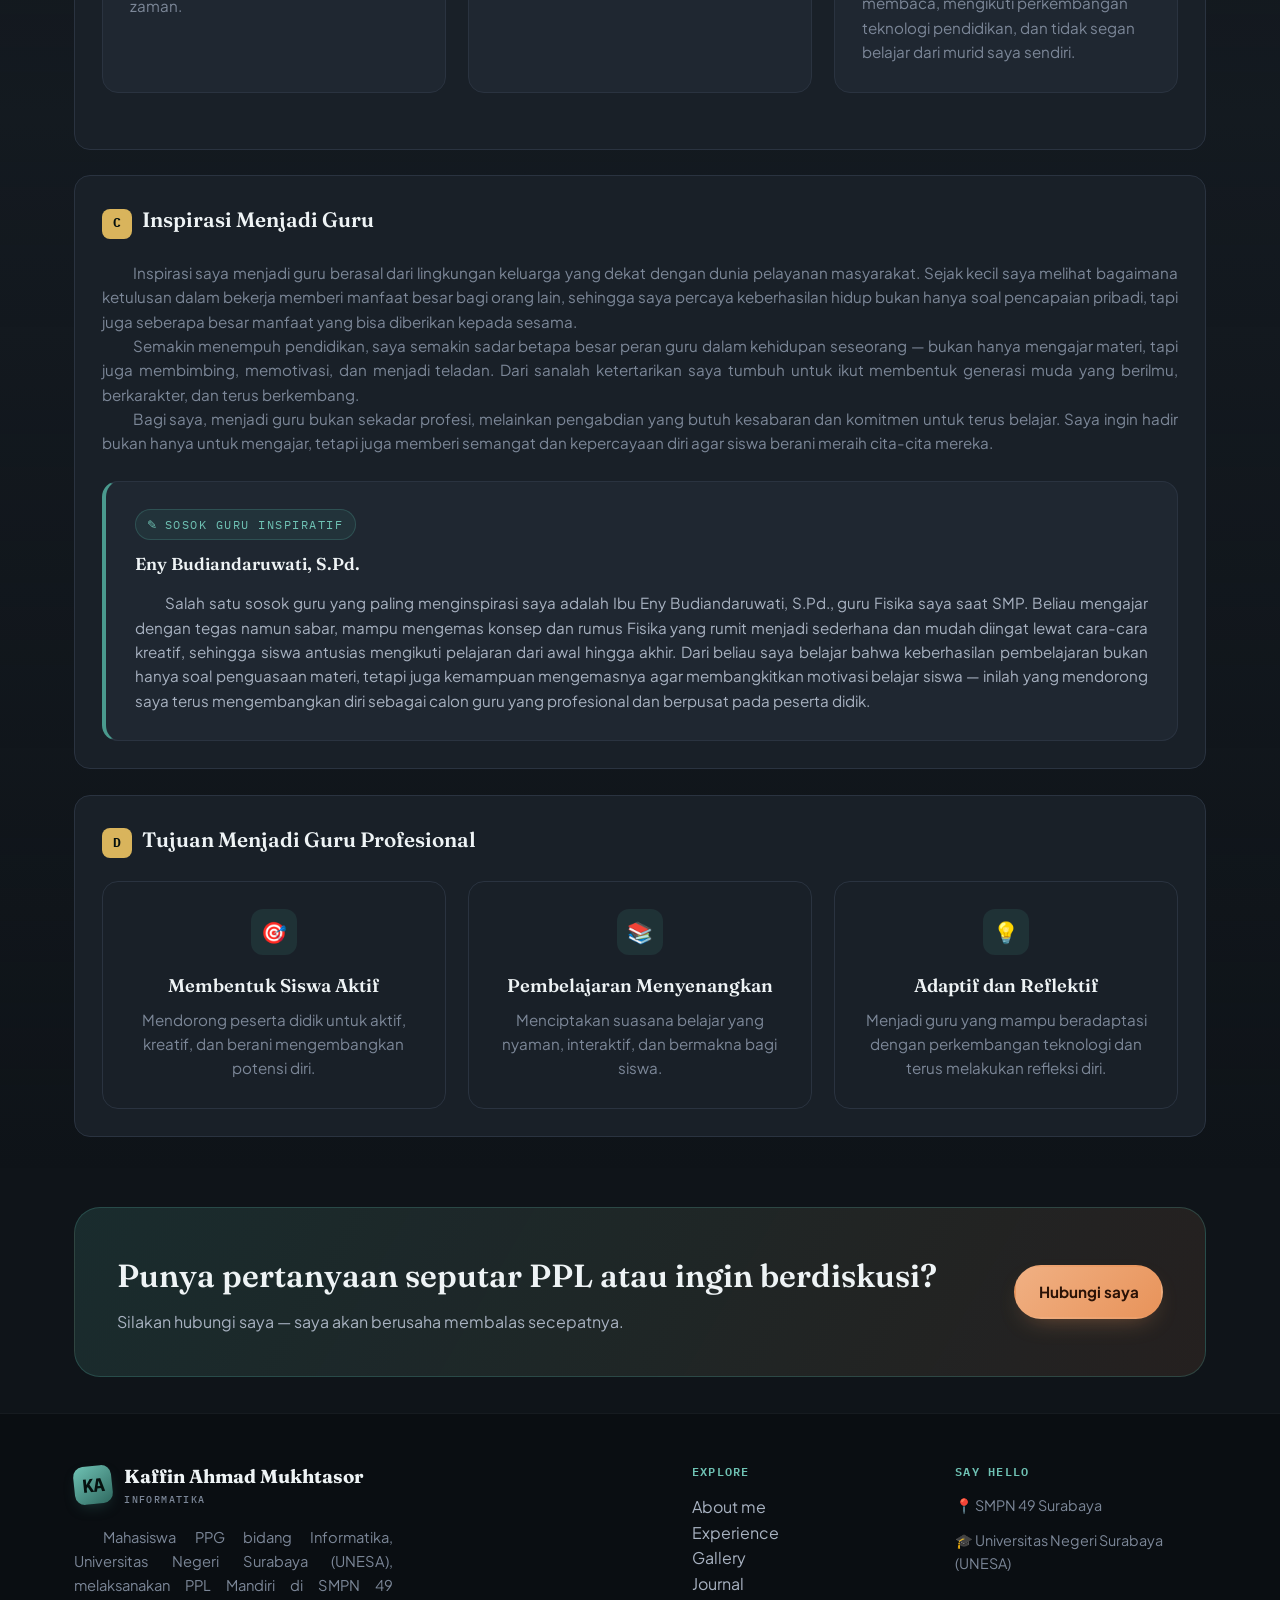
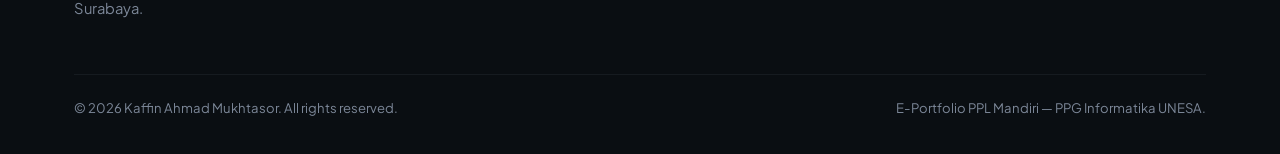
==== commit cd5b9cc3: "Update index.html" ====
--- a/index.html
+++ b/index.html
@@ -272,9 +272,12 @@
           <span class="brand-mark" aria-hidden="true">KA</span>
           <span>Kaffin Ahmad Mukhtasor<small>Informatika</small></span>
         </a>
-        <p>Mahasiswa PPG bidang Informatika, Universitas Negeri Surabaya (UNESA), melaksanakan PPL Mandiri di SMPN 49 Surabaya.</p>
+        <p align="justify" class="text-justify">Mahasiswa PPG bidang Informatika, Universitas Negeri Surabaya (UNESA), melaksanakan PPL Mandiri di SMPN 49 Surabaya.</p>
       </div>
       <div class="footer-links">
+
+      </div>
+      <div >
         <h4>Explore</h4>
         <ul>
           <li><a href="about.html">About me</a></li>
@@ -283,13 +286,7 @@
           <li><a href="blog.html">Journal</a></li>
         </ul>
       </div>
-      <div class="footer-links">
-        <h4>More</h4>
-        <ul>
-          <li><a href="testimonials.html">Testimonials</a></li>
-          <li><a href="contact.html">Contact</a></li>
-        </ul>
-      </div>
+    
       <div class="footer-contact">
         <h4>Say hello</h4>
         <ul>
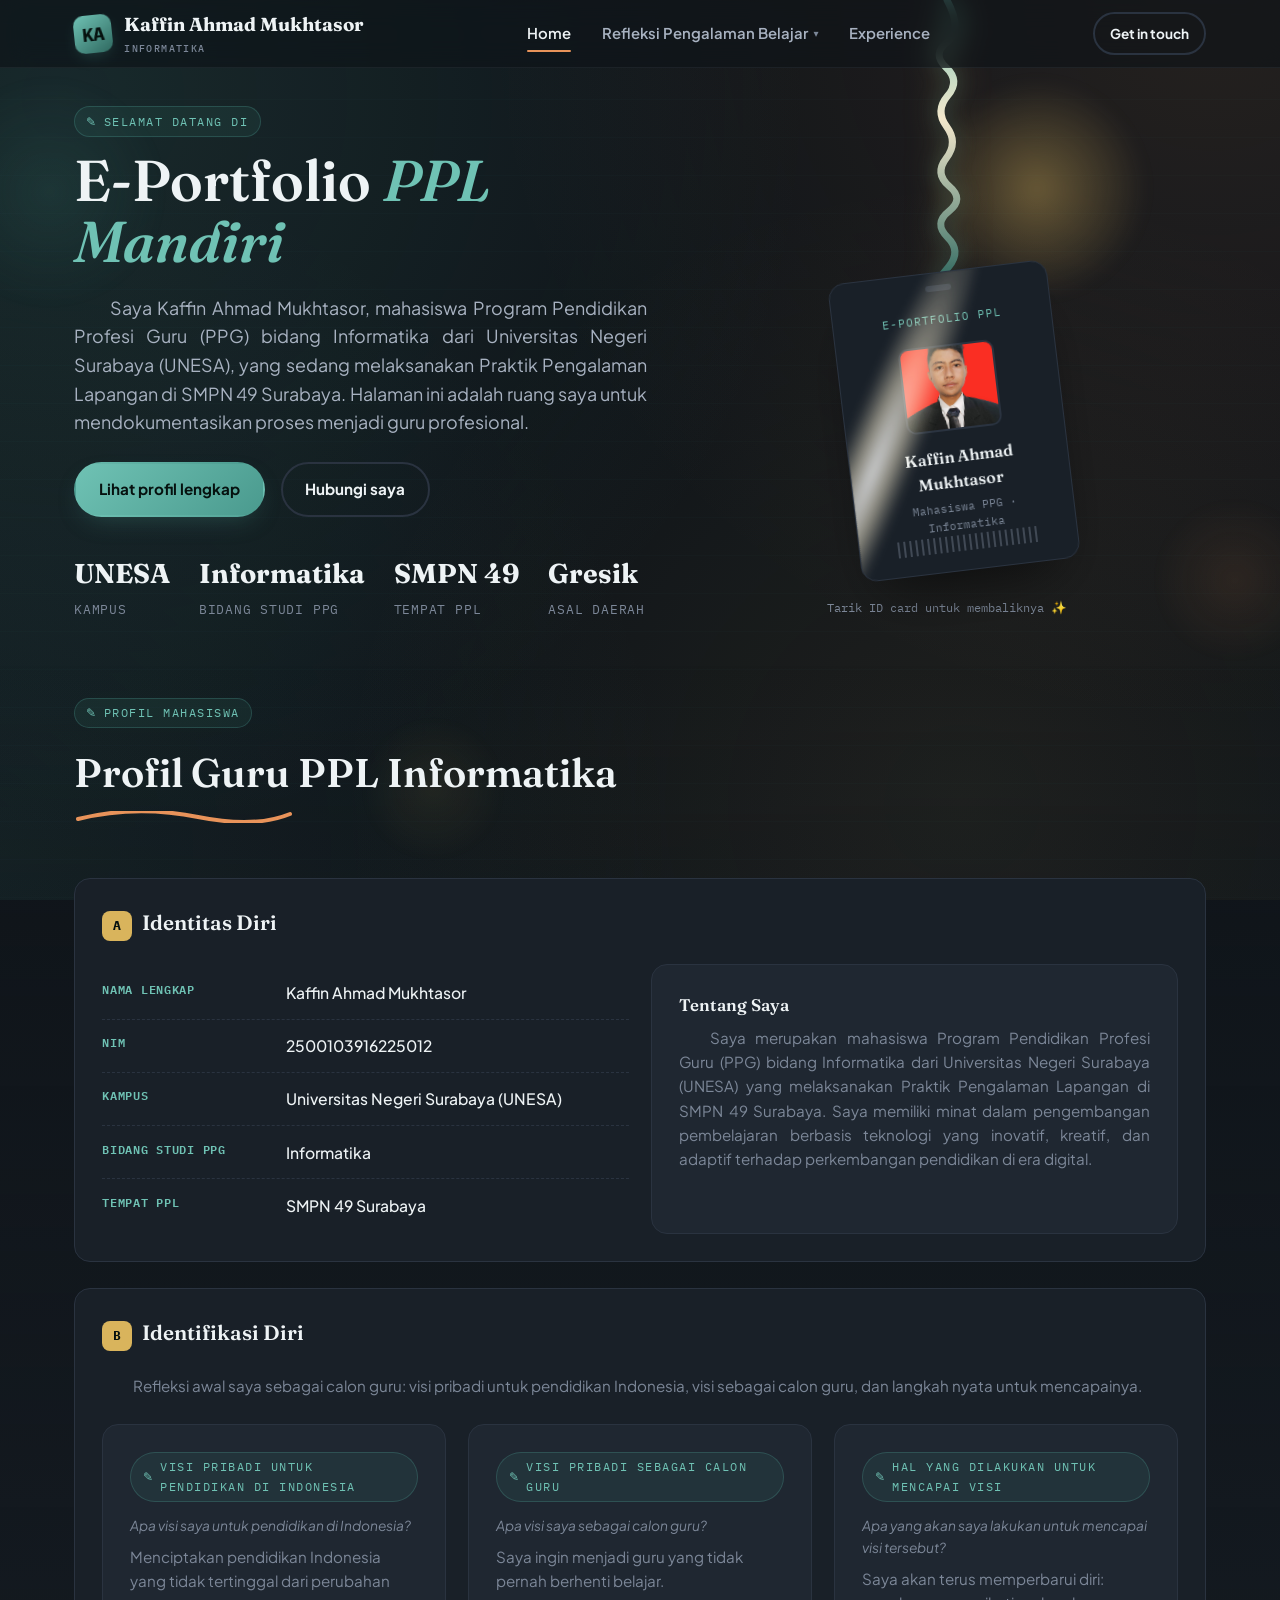
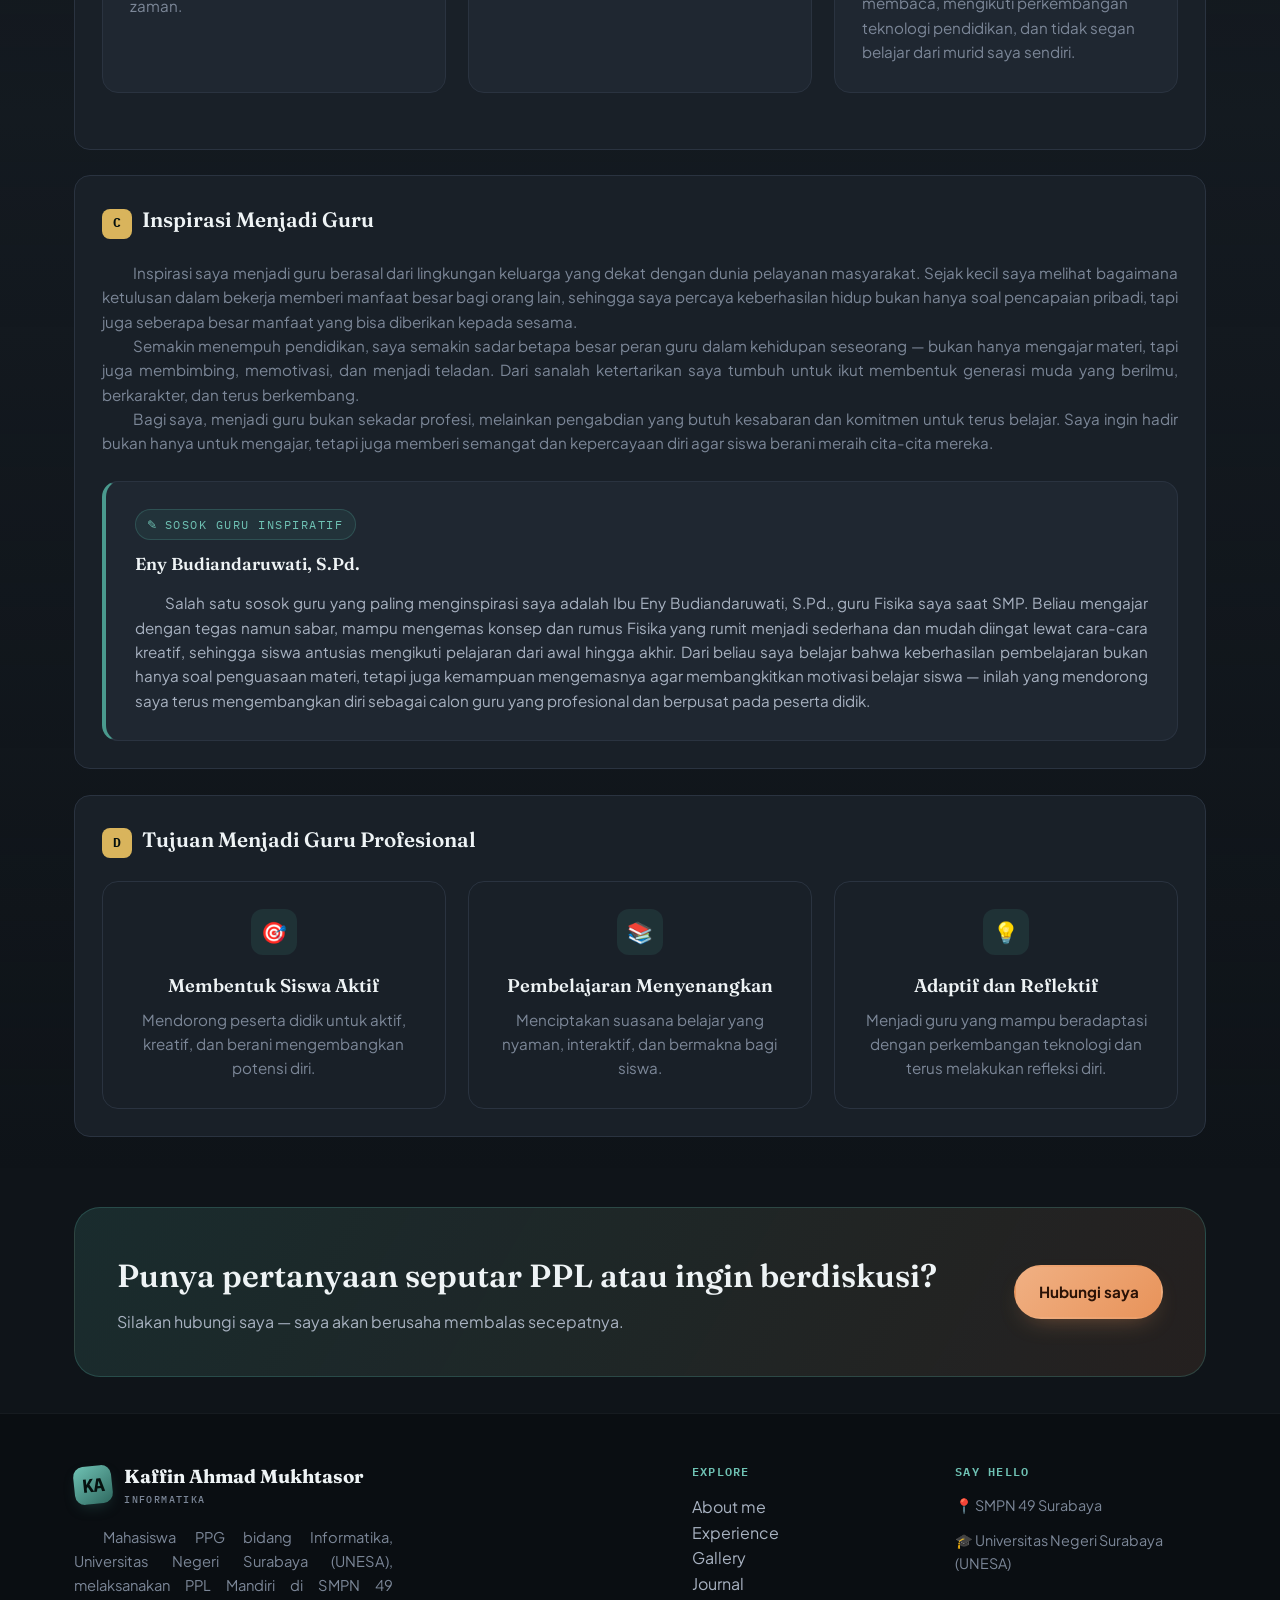
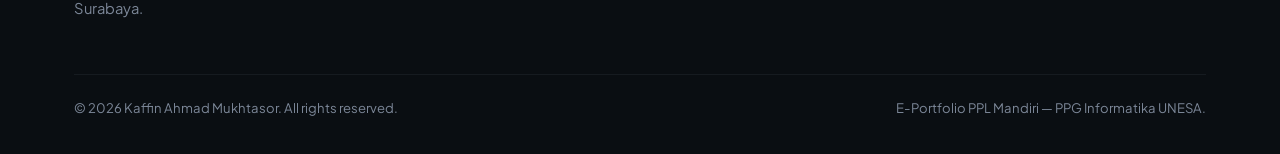
==== commit 66d05374: "Y" ====
--- a/index.html
+++ b/index.html
@@ -117,7 +117,8 @@
                 <h3 class="lanyard-name">Kaffin Ahmad Mukhtasor</h3>
                 <p class="lanyard-role">Mahasiswa PPG · Informatika</p>
                 <div class="lanyard-barcode"></div>
-                <div class="lanyard-shine" aria-hidden="true"></div>
+                <div class="lanyard-shine lanyard-shine-tl" aria-hidden="true"></div>
+<div class="lanyard-shine lanyard-shine-br" aria-hidden="true"></div>
               </div>
 
               <!-- SISI BELAKANG -->
@@ -126,7 +127,8 @@
                 <div class="lanyard-back-brand">KA</div>
                 <p class="lanyard-terms">Kartu identitas ini milik Kaffin Ahmad Mukhtasor, mahasiswa PPG Informatika UNESA yang melaksanakan PPL Mandiri di SMPN 49 Surabaya.</p>
                 <div class="lanyard-footer-note">E-PORTFOLIO PPL Mandiri © 2026</div>
-                <div class="lanyard-shine" aria-hidden="true"></div>
+               <div class="lanyard-shine lanyard-shine-tl" aria-hidden="true"></div>
+<div class="lanyard-shine lanyard-shine-br" aria-hidden="true"></div>
               </div>
 
             </div>
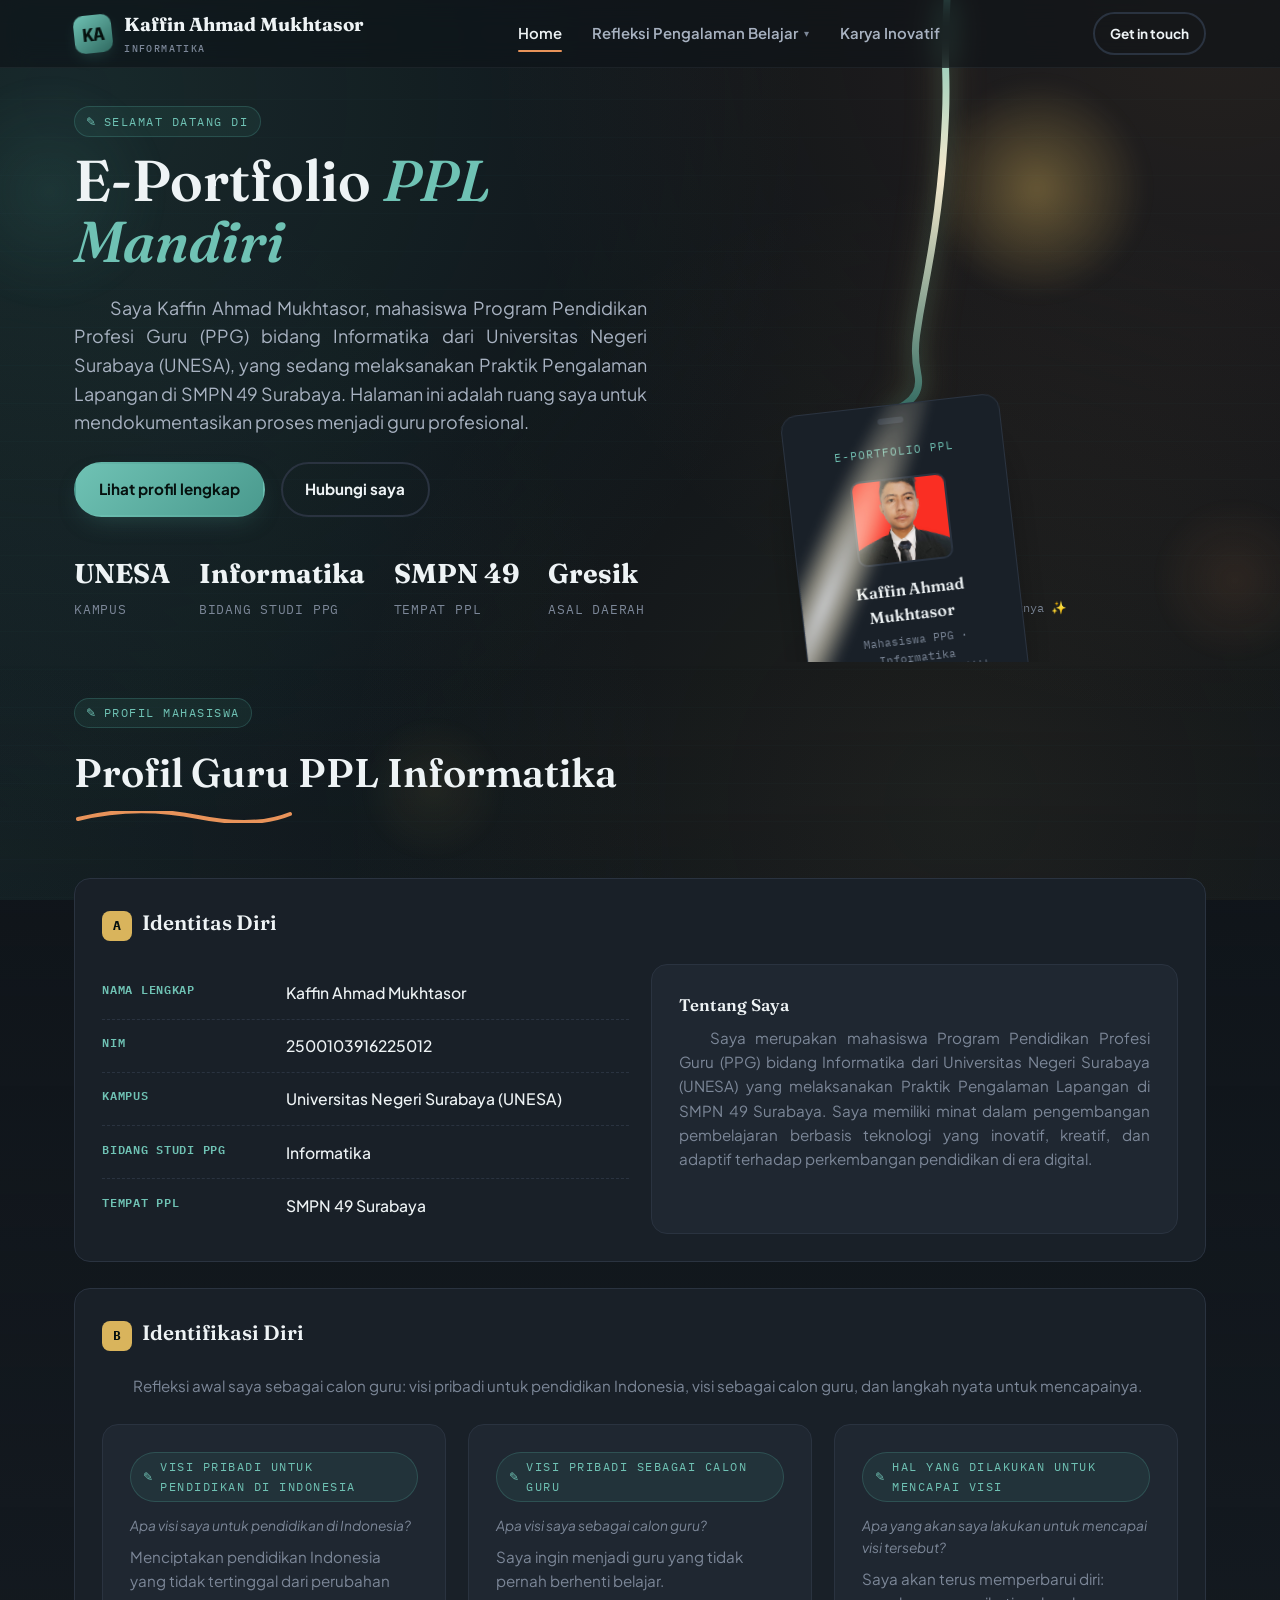
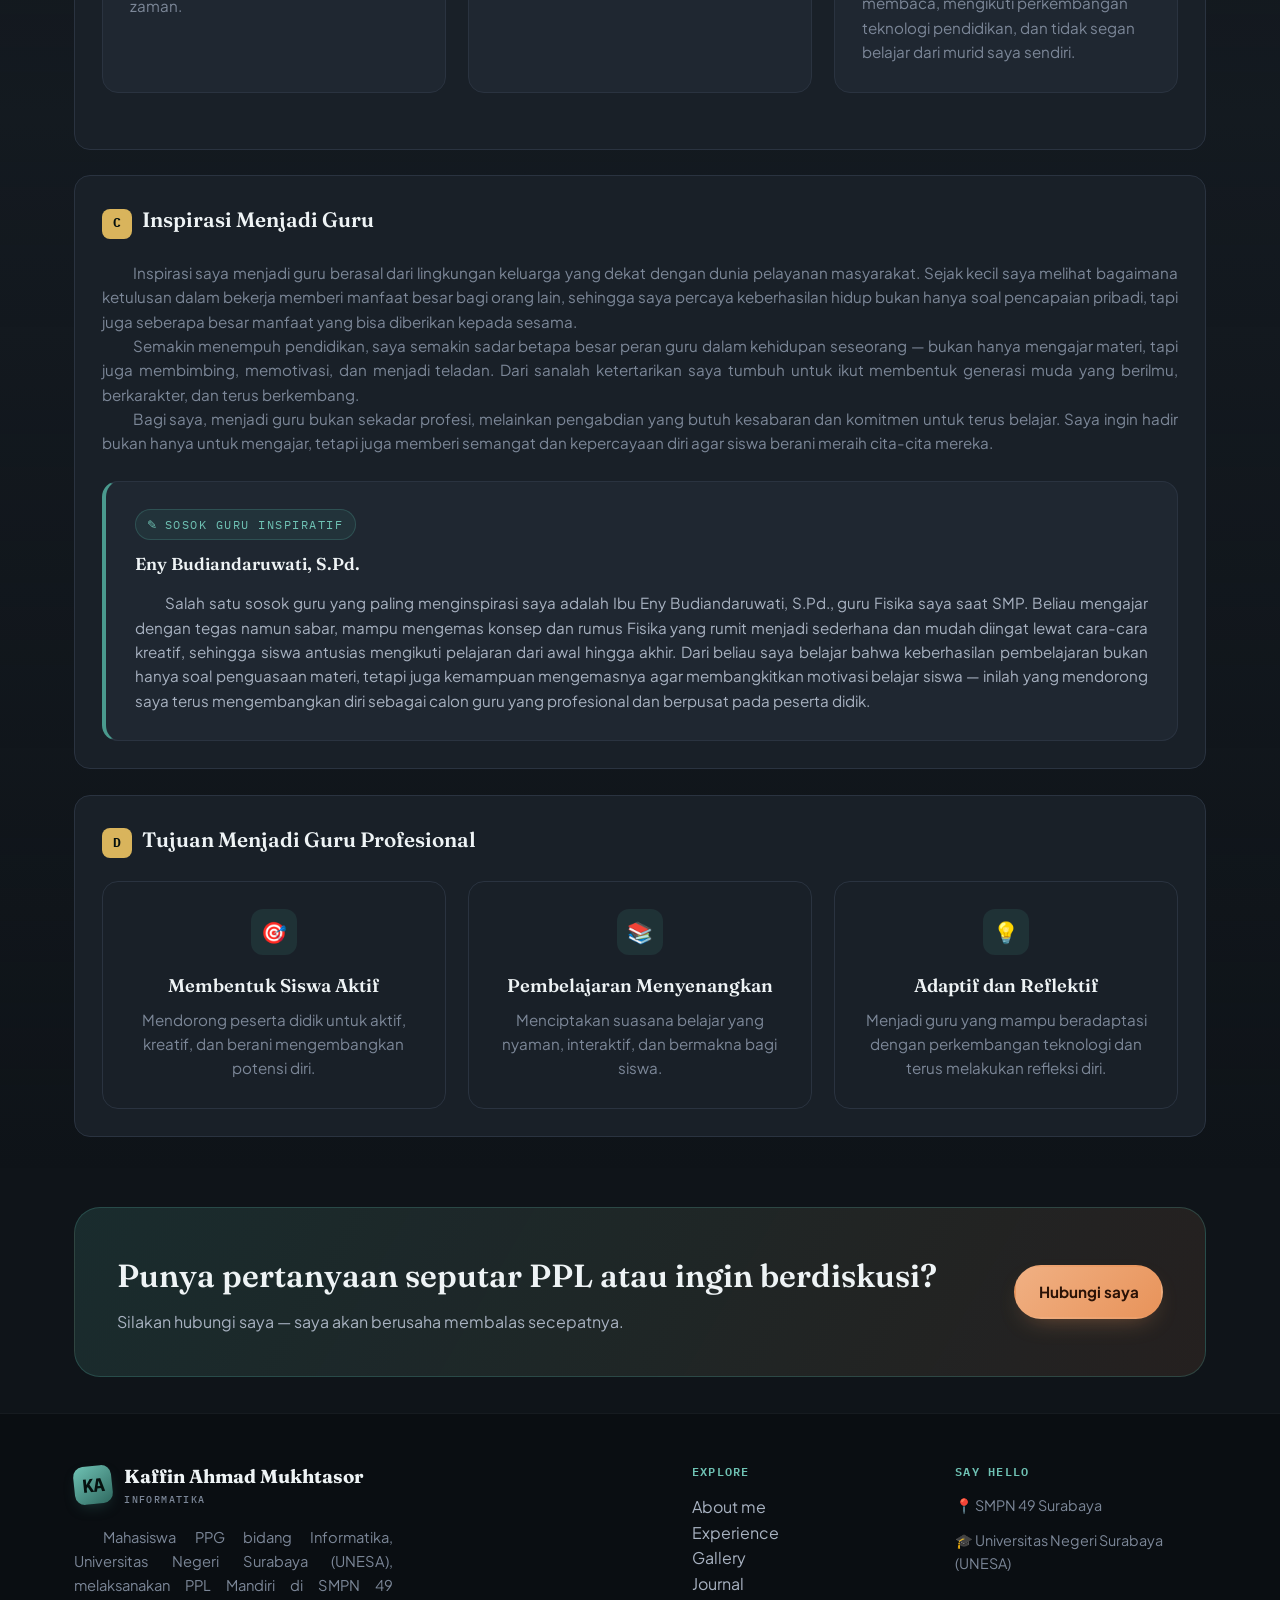
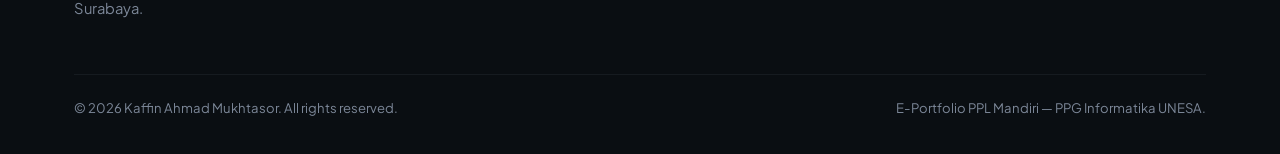
==== commit 80ea5462: "yey" ====
--- a/index.html
+++ b/index.html
@@ -39,11 +39,12 @@
       <details class="nav-dropdown">
         <summary>Refleksi Pengalaman Belajar</summary>
         <div class="dropdown-menu">
-          <a href="about.html#semester-1">Semester 1</a>
-          <a href="about.html#semester-2">Semester 2</a>
+          <a href="about.html#semester-1" >Semester 1</a>
+      <a href="about.html#semester-2">Semester 2</a>
+          <a href="about.html#refleksi-akhir">Refleksi PPG</a>
         </div>
       </details>
-      <a href="experience.html">Experience</a>
+      <a href="karya-inovasi.html" >Karya Inovatif</a>
      
     </div>
     <div class="nav-cta">
@@ -59,16 +60,12 @@
   <details class="nav-dropdown">
     <summary>Refleksi Pengalaman Belajar</summary>
     <div class="dropdown-menu">
-      <a href="about.html#semester-1">Semester 1</a>
+      <a href="about.html#semester-1" aria-current="page">Semester 1</a>
       <a href="about.html#semester-2">Semester 2</a>
+          <a href="about.html#refleksi-akhir">Refleksi PPG</a>
     </div>
   </details>
-  <a href="experience.html">Experience</a>
-  <a href="gallery.html">Gallery</a>
-  <a href="blog.html">Journal</a>
-  <a href="testimonials.html">Testimonials</a>
-  <a href="contact.html">Contact</a>
-  <a href="contact.html" class="btn btn-primary btn-block">Get in touch</a>
+ <a href="karya-inovasi.html" >Karya Inovatif</a>
 </div>
 
 <main id="main">
--- a/assets/styles.css
+++ b/assets/styles.css
@@ -1279,15 +1279,26 @@
 }
 .tl-v-card h3{ font-size: 1.05rem; margin: 0; display: flex; align-items: center; gap: .5em; }
 .tl-v-item:nth-child(odd) .tl-v-card h3{ justify-content: flex-end; }
-.tl-v-card h3::after{
+
+/* Kartu kiri (odd) — simbol +/- tetap di KANAN judul */
+.tl-v-item:nth-child(odd) .tl-v-card h3::after{
   content: "＋";
   font-size: .85em;
   color: var(--teal-light);
   transition: transform .3s var(--ease);
   flex: none;
 }
-.tl-v-card.is-open h3::after{ content: "－"; }
-
+.tl-v-item:nth-child(odd) .tl-v-card.is-open h3::after{ content: "－"; }
+
+/* Kartu kanan (even) — simbol +/- di KIRI judul */
+.tl-v-item:nth-child(even) .tl-v-card h3::before{
+  content: "＋";
+  font-size: .85em;
+  color: var(--teal-light);
+  transition: transform .3s var(--ease);
+  flex: none;
+}
+.tl-v-item:nth-child(even) .tl-v-card.is-open h3::before{ content: "－"; }
 .tl-v-body{
   max-height: 0;
   overflow: hidden;
@@ -1491,4 +1502,65 @@
   .tl-v-item:nth-child(even) .tl-v-body{ text-align: left; }
   .tl-v-item:nth-child(odd) .tl-v-body .btn{ margin-left: 0; }
   .modal-box{ padding: 1.6rem 1.4rem 1.8rem; }
+}
+
+
+/* ---------- Closing reflection (Refleksi Akhir PPG) ---------- */
+.point-list{
+  display: grid;
+  gap: 1.1rem;
+  margin-top: 1.5rem;
+}
+.point-item{
+  display: flex;
+  align-items: flex-start;
+  gap: 1.1rem;
+  background: var(--card-alt);
+  border: 1px solid var(--card-line);
+  border-radius: var(--radius-md);
+  padding: 1.15rem 1.35rem;
+  transition: border-color .3s, transform .3s var(--ease), box-shadow .3s;
+}
+.point-item:hover{
+  border-color: rgba(74,154,142,.4);
+  transform: translateX(5px);
+  box-shadow: 0 14px 28px -18px rgba(0,0,0,.5);
+}
+.point-num{
+  flex: none;
+  width: 36px; height: 36px;
+  border-radius: 50%;
+  background: linear-gradient(145deg, var(--teal-light), var(--teal-dark));
+  color: #06110f;
+  font-family: var(--font-mono);
+  font-weight: 700;
+  font-size: .95rem;
+  display: grid;
+  place-items: center;
+  box-shadow: 0 6px 14px -6px var(--teal-glow);
+}
+.point-content h4{
+  font-size: 1rem;
+  color: var(--white);
+  margin: 0 0 .4em;
+  line-height: 1.35;
+}
+.point-content p{
+  font-size: .9rem;
+  color: var(--silver-dim);
+  margin: 0;
+  text-align: justify;
+  text-justify: inter-word;
+}
+
+/* Varian aksen emas untuk blok "Rencana Tindak Lanjut" agar sedikit
+   berbeda secara visual dari blok "Upaya Menjadi Guru Profesional" */
+.point-list-gold .point-num{
+  background: linear-gradient(145deg, var(--gold), var(--coral));
+  box-shadow: 0 6px 14px -6px rgba(217,180,92,.4);
+}
+
+.section-intro-text{
+  color: var(--silver);
+  font-size: .98rem;
 }
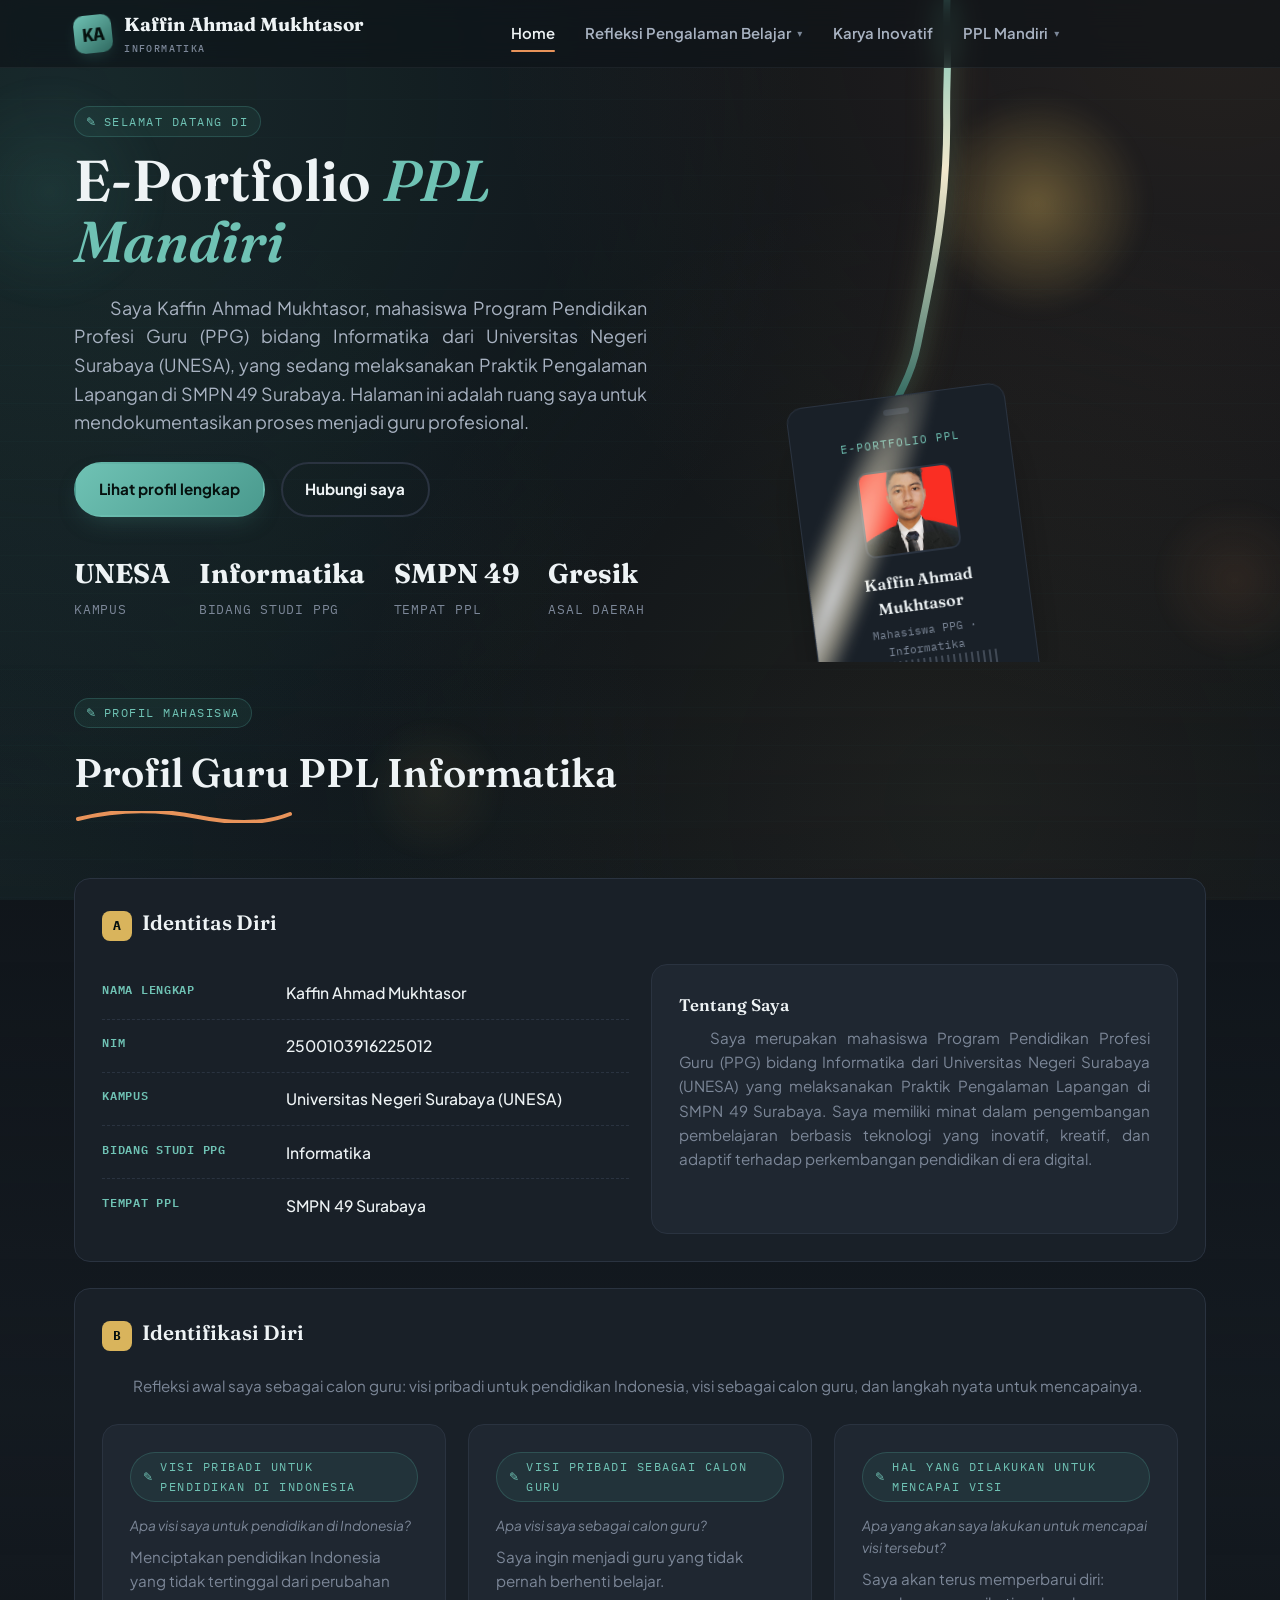
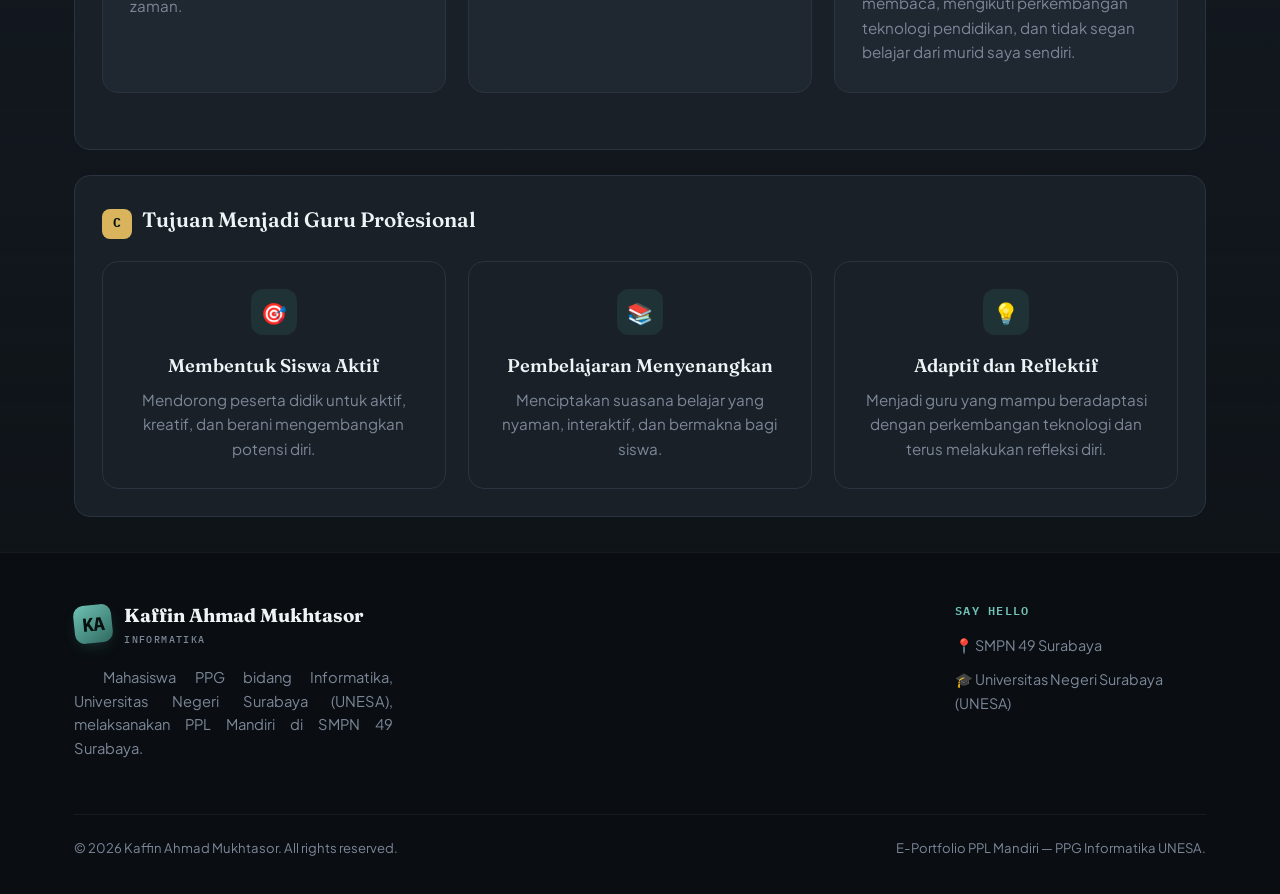
==== commit 7dfce0e3: "oush" ====
--- a/index.html
+++ b/index.html
@@ -35,20 +35,27 @@
       <span>Kaffin Ahmad Mukhtasor<small>Informatika</small></span>
     </a>
     <div class="nav-links" role="menubar">
-      <a href="index.html" aria-current="page">Home</a>
-      <details class="nav-dropdown">
+    <a href="index.html" aria-current="page">Home</a>
+    <details class="nav-dropdown">
         <summary>Refleksi Pengalaman Belajar</summary>
         <div class="dropdown-menu">
-          <a href="about.html#semester-1" >Semester 1</a>
-      <a href="about.html#semester-2">Semester 2</a>
-          <a href="about.html#refleksi-akhir">Refleksi PPG</a>
-        </div>
-      </details>
-      <a href="karya-inovasi.html" >Karya Inovatif</a>
-     
+        <a href="about.html#semester-1">Semester 1</a>
+        <a href="about.html#semester-2">Semester 2</a>
+        <a href="about.html#refleksi-akhir">Refleksi PPG</a>
+        </div>
+    </details>
+    <a href="karya-inovasi.html">Karya Inovatif</a>
+    <details class="nav-dropdown">
+        <summary>PPL Mandiri</summary>
+        <div class="dropdown-menu">
+        <a href="pplmandiri.html">Refleksi Praktik Mengajar</a>
+        <a href="utsppl.html">UTS</a>
+        <a href="#">UAS</a>
+        </div>
+    </details>
     </div>
     <div class="nav-cta">
-      <a href="contact.html" class="btn btn-ghost btn-sm">Get in touch</a>
+      <!-- <a href="contact.html" class="btn btn-ghost btn-sm">Get in touch</a> -->
       <button class="hamburger" aria-label="Toggle menu" aria-expanded="false" aria-controls="mobile-menu">
         <span></span><span></span><span></span>
       </button>
@@ -131,7 +138,7 @@
             </div>
           </div>
         </div>
-        <p class="lanyard-hint">Tarik ID card untuk membaliknya ✨</p>
+       
       </div>
     </div>
   </section>
@@ -203,7 +210,7 @@
       </div>
 
       <!-- C. INSPIRASI MENJADI GURU -->
-      <div class="card reveal" style="margin-bottom:1.6rem;">
+      <!-- <div class="card reveal" style="margin-bottom:1.6rem;">
         <div class="subhead">
           <span class="subhead-tag">C</span>
           <h3>Inspirasi Menjadi Guru</h3>
@@ -218,12 +225,12 @@
           <h4>Eny Budiandaruwati, S.Pd.</h4>
           <p>Salah satu sosok guru yang paling menginspirasi saya adalah Ibu Eny Budiandaruwati, S.Pd., guru Fisika saya saat SMP. Beliau mengajar dengan tegas namun sabar, mampu mengemas konsep dan rumus Fisika yang rumit menjadi sederhana dan mudah diingat lewat cara-cara kreatif, sehingga siswa antusias mengikuti pelajaran dari awal hingga akhir. Dari beliau saya belajar bahwa keberhasilan pembelajaran bukan hanya soal penguasaan materi, tetapi juga kemampuan mengemasnya agar membangkitkan motivasi belajar siswa — inilah yang mendorong saya terus mengembangkan diri sebagai calon guru yang profesional dan berpusat pada peserta didik.</p>
         </div>
-      </div>
+      </div> -->
 
       <!-- D. TUJUAN MENJADI GURU PROFESIONAL -->
       <div class="card reveal">
         <div class="subhead">
-          <span class="subhead-tag">D</span>
+          <span class="subhead-tag">C</span>
           <h3>Tujuan Menjadi Guru Profesional</h3>
         </div>
         <div class="grid grid-3 reveal-stagger">
@@ -249,17 +256,7 @@
   </section>
 
   <!-- CTA -->
-  <section class="section-tight">
-    <div class="wrap reveal">
-      <div class="cta-banner">
-        <div>
-          <h2>Punya pertanyaan seputar PPL atau ingin berdiskusi?</h2>
-          <p>Silakan hubungi saya — saya akan berusaha membalas secepatnya.</p>
-        </div>
-        <a href="contact.html" class="btn btn-coral">Hubungi saya</a>
-      </div>
-    </div>
-  </section>
+  
 
 </main>
 
@@ -277,13 +274,7 @@
 
       </div>
       <div >
-        <h4>Explore</h4>
-        <ul>
-          <li><a href="about.html">About me</a></li>
-          <li><a href="experience.html">Experience</a></li>
-          <li><a href="gallery.html">Gallery</a></li>
-          <li><a href="blog.html">Journal</a></li>
-        </ul>
+        
       </div>
     
       <div class="footer-contact">
--- a/assets/styles.css
+++ b/assets/styles.css
@@ -1563,4 +1563,82 @@
 .section-intro-text{
   color: var(--silver);
   font-size: .98rem;
+}
+/* ---------- Data table (analisis nonmengajar & instrumen penilaian) ---------- */
+.table-wrap{
+  overflow-x: auto;
+  border-radius: var(--radius-md);
+  border: 1px solid var(--card-line);
+  margin-top: 1.4rem;
+}
+.data-table{
+  width: 100%;
+  border-collapse: collapse;
+  min-width: 620px;
+}
+.data-table th{
+  background: var(--card-alt);
+  color: var(--teal-light);
+  font-family: var(--font-mono);
+  font-size: .76rem;
+  text-transform: uppercase;
+  letter-spacing: .06em;
+  text-align: left;
+  padding: .9em 1.1em;
+  border-bottom: 1px solid var(--card-line);
+}
+.data-table td{
+  padding: 1em 1.1em;
+  border-bottom: 1px solid var(--card-line);
+  color: var(--silver);
+  font-size: .9rem;
+  vertical-align: top;
+  line-height: 1.55;
+}
+.data-table tr:last-child td{ border-bottom: none; }
+.data-table tr:hover td{ background: rgba(74,154,142,.06); }
+/* ---------- Video documentation cards ---------- */
+.video-card{ padding: 1rem; }
+.video-frame{
+  position: relative;
+  width: 100%;
+  aspect-ratio: 16/9;
+  border-radius: var(--radius-sm);
+  overflow: hidden;
+  background: var(--bg-deep);
+  border: 1px solid var(--card-line);
+}
+.video-frame video{
+  width: 100%;
+  height: 100%;
+  object-fit: cover;
+  display: block;
+  background: #000;
+}
+.video-cap{
+  margin: .9em 0 0;
+  font-size: .88rem;
+  color: var(--silver-dim);
+  text-align: center;
+}
+/* ---------- Center foto & video dokumentasi PPL Mandiri ---------- */
+#foto-grid,
+#video-grid{
+  display: flex;
+  flex-wrap: wrap;
+  justify-content: center;
+  gap: 1rem;
+}
+#foto-grid .g-item{
+  flex: 1 1 260px;
+  max-width: 280px;
+}
+#video-grid .video-card{
+  flex: 1 1 380px;
+  max-width: 440px;
+}
+
+@media (max-width: 640px){
+  #foto-grid .g-item{ flex-basis: 100%; max-width: 320px; }
+  #video-grid .video-card{ flex-basis: 100%; max-width: 360px; }
 }
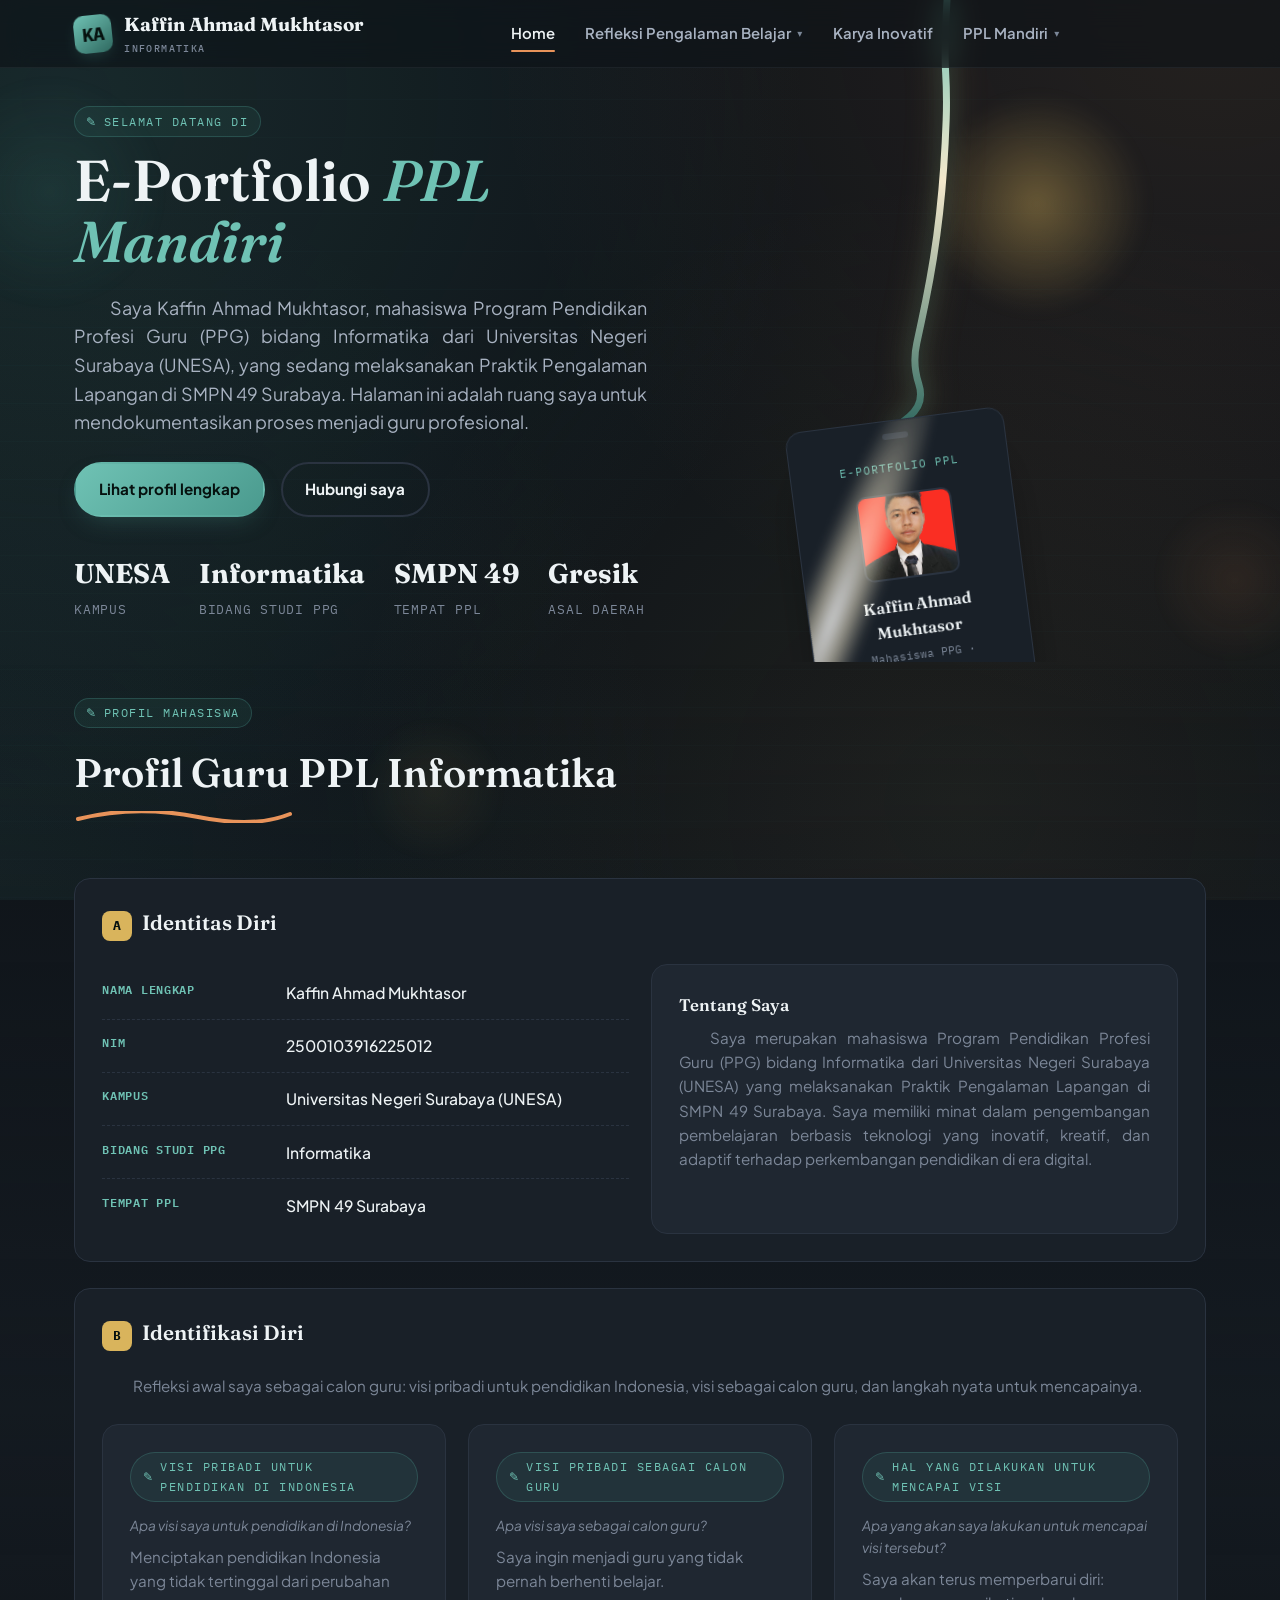
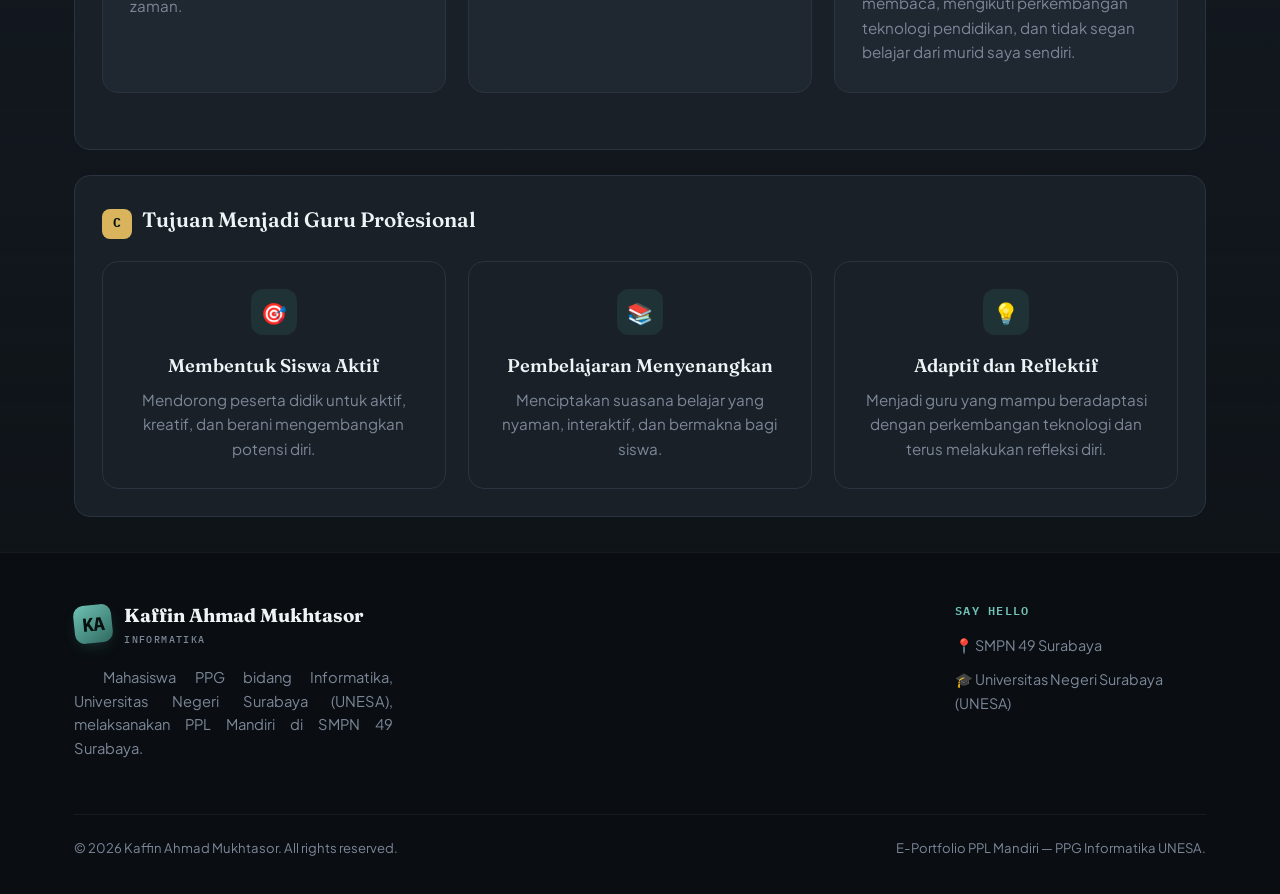
==== commit 06cfd74f: "push" ====
--- a/index.html
+++ b/index.html
@@ -50,7 +50,7 @@
         <div class="dropdown-menu">
         <a href="pplmandiri.html">Refleksi Praktik Mengajar</a>
         <a href="utsppl.html">UTS</a>
-        <a href="#">UAS</a>
+        <a href="uasppl.html">UAS</a>
         </div>
     </details>
     </div>
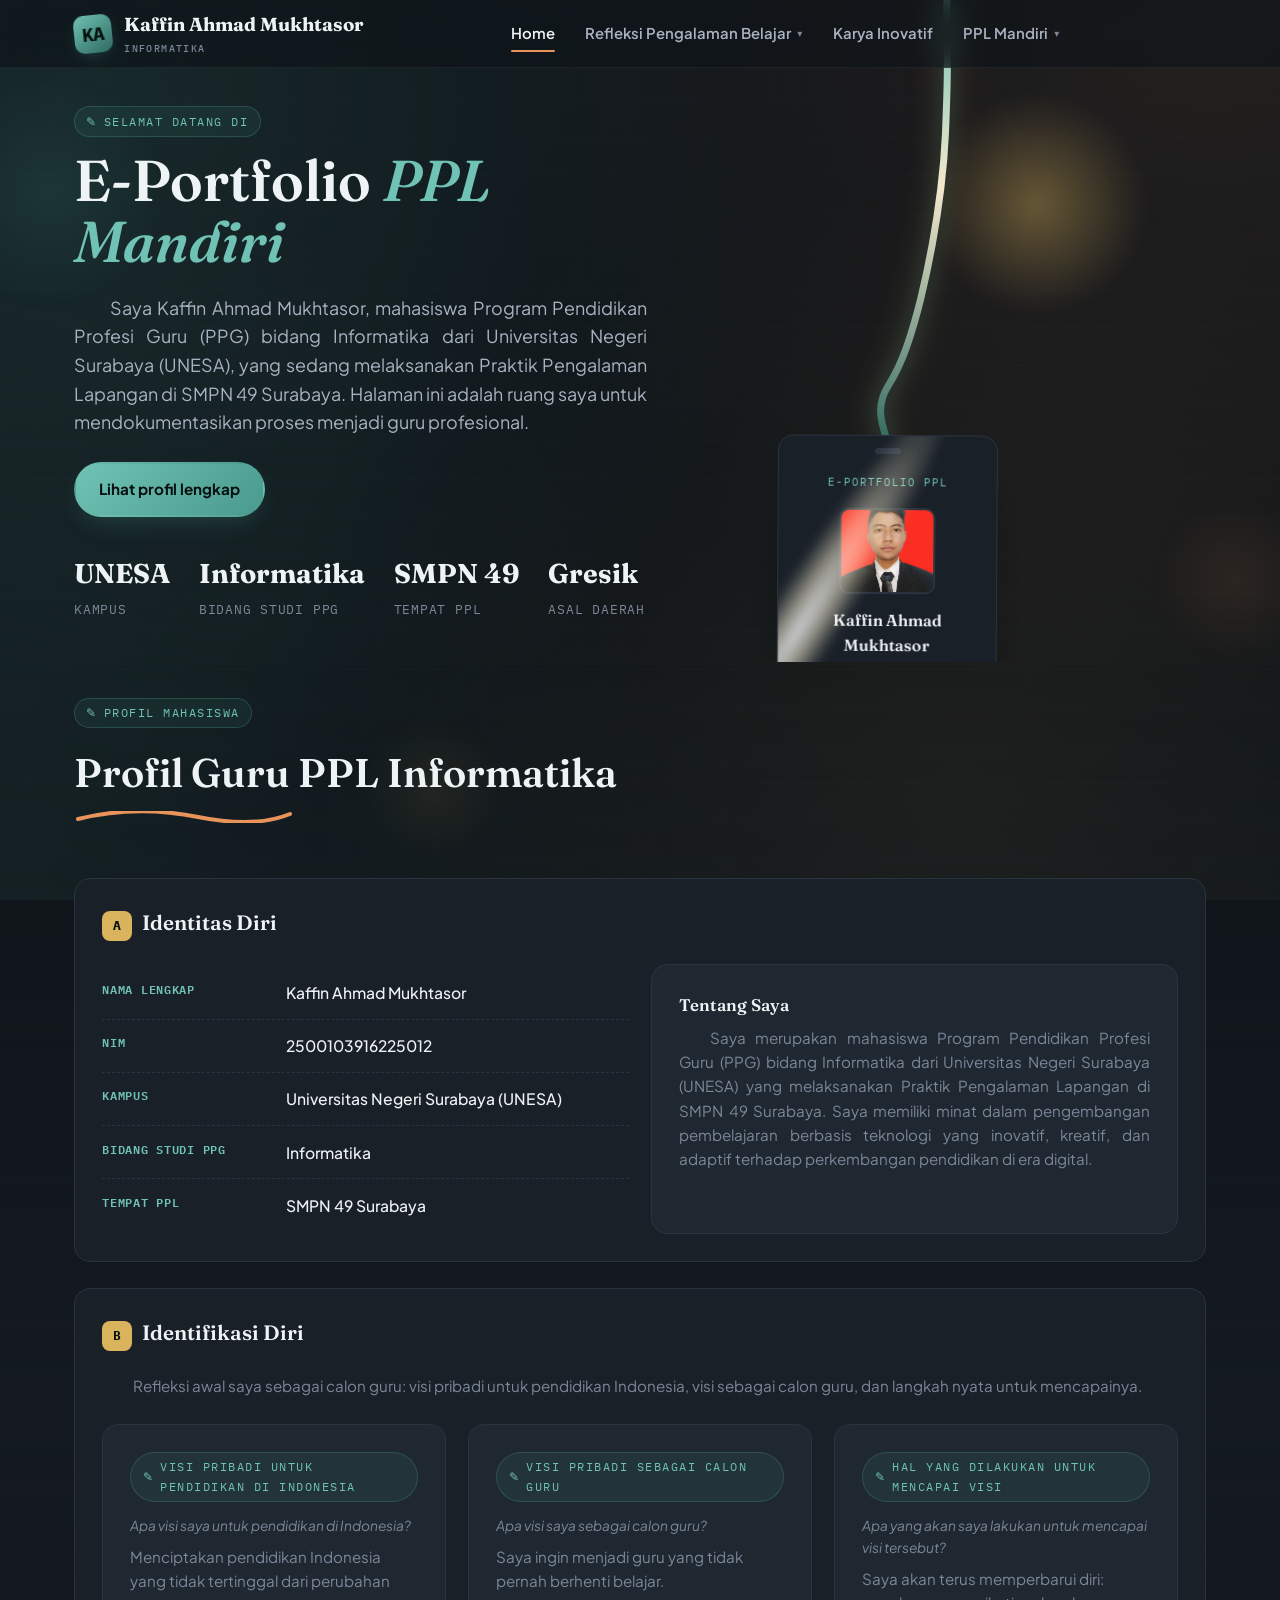
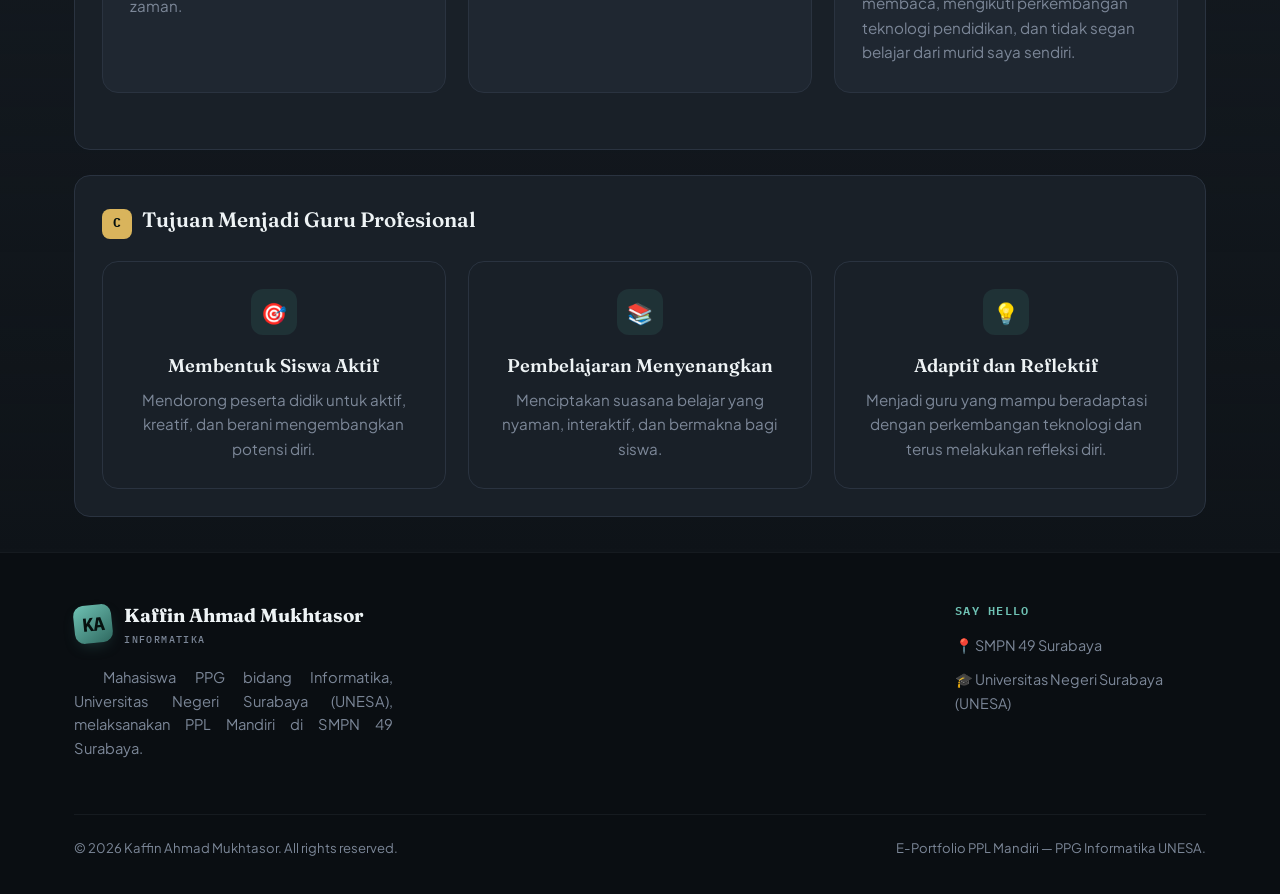
==== commit 5a285ebf: "y" ====
--- a/index.html
+++ b/index.html
@@ -86,7 +86,6 @@
         <p class="lede text-justify">Saya Kaffin Ahmad Mukhtasor, mahasiswa Program Pendidikan Profesi Guru (PPG) bidang Informatika dari Universitas Negeri Surabaya (UNESA), yang sedang melaksanakan Praktik Pengalaman Lapangan di SMPN 49 Surabaya. Halaman ini adalah ruang saya untuk mendokumentasikan proses menjadi guru profesional.</p>
         <div class="hero-actions">
           <a href="#profil" class="btn btn-primary">Lihat profil lengkap</a>
-          <a href="contact.html" class="btn btn-ghost">Hubungi saya</a>
         </div>
         <div class="hero-stats">
           <div class="stat"><b>UNESA</b><span>Kampus</span></div>
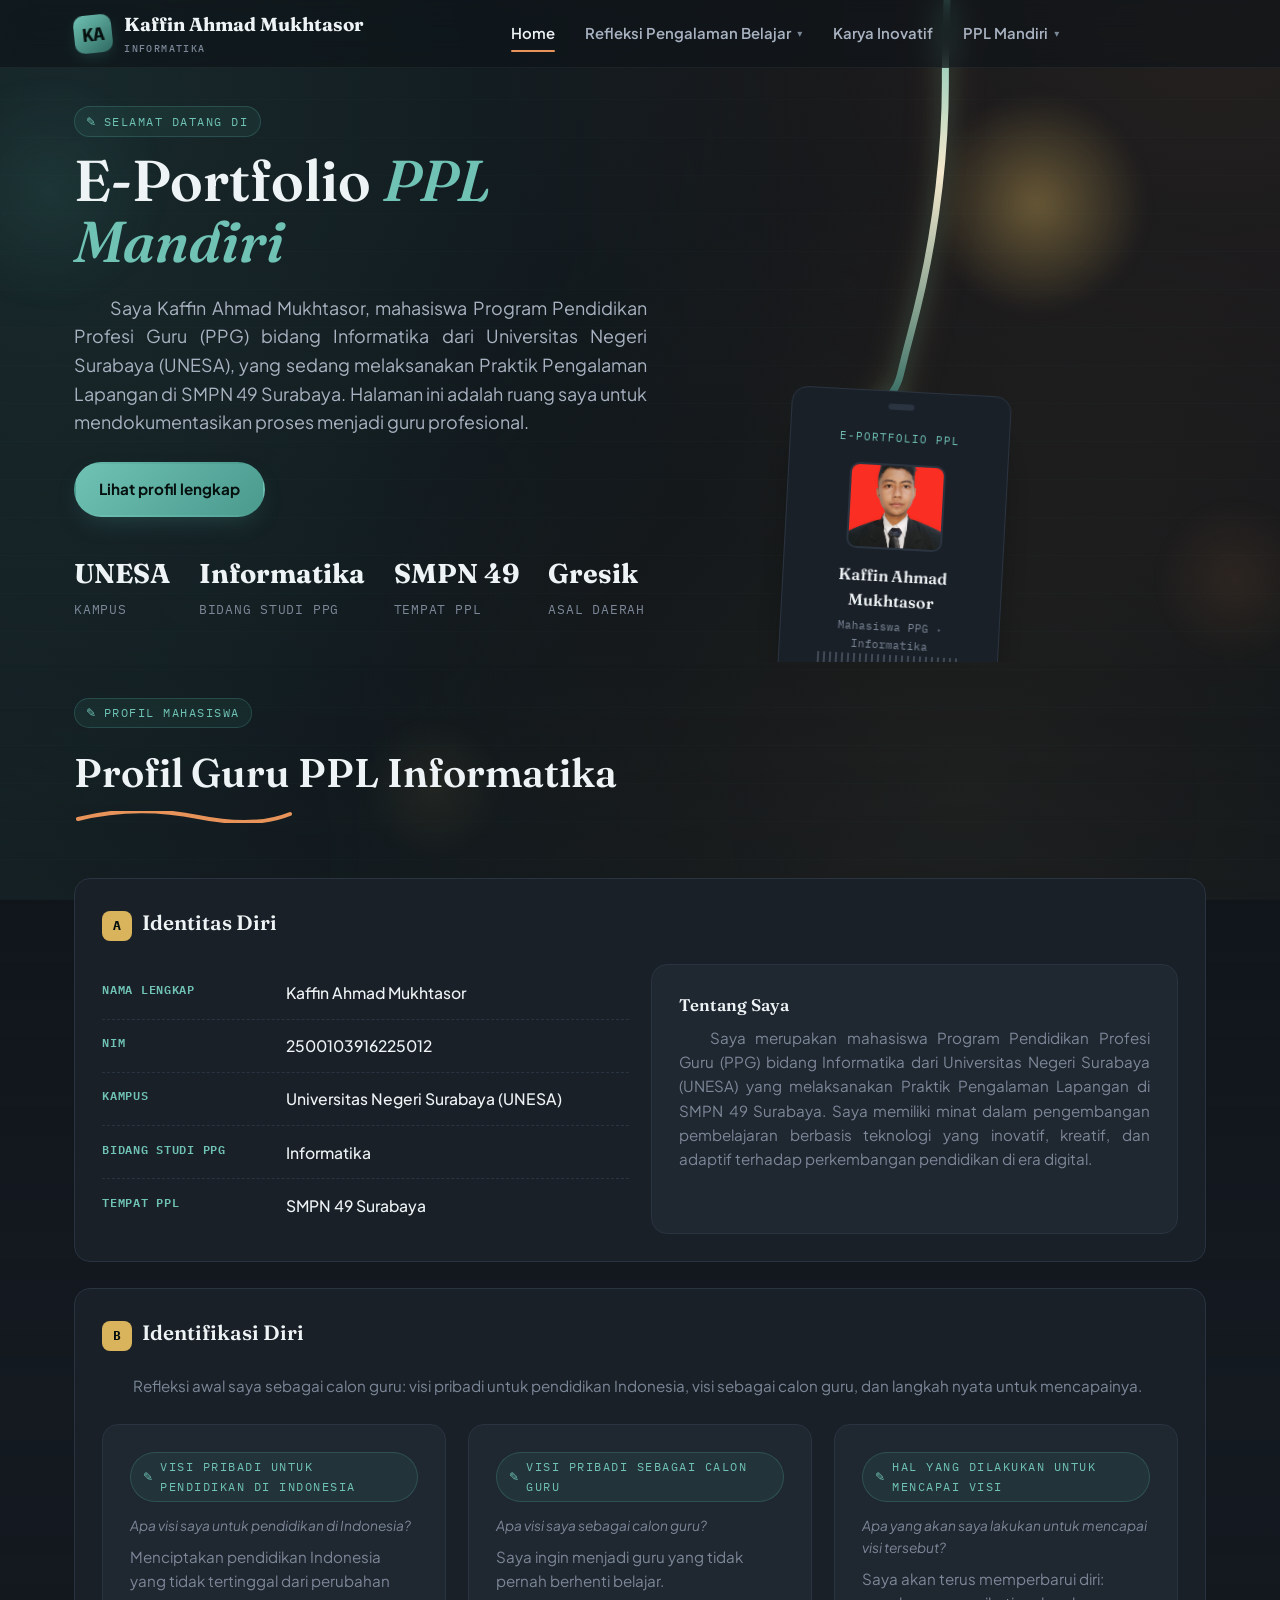
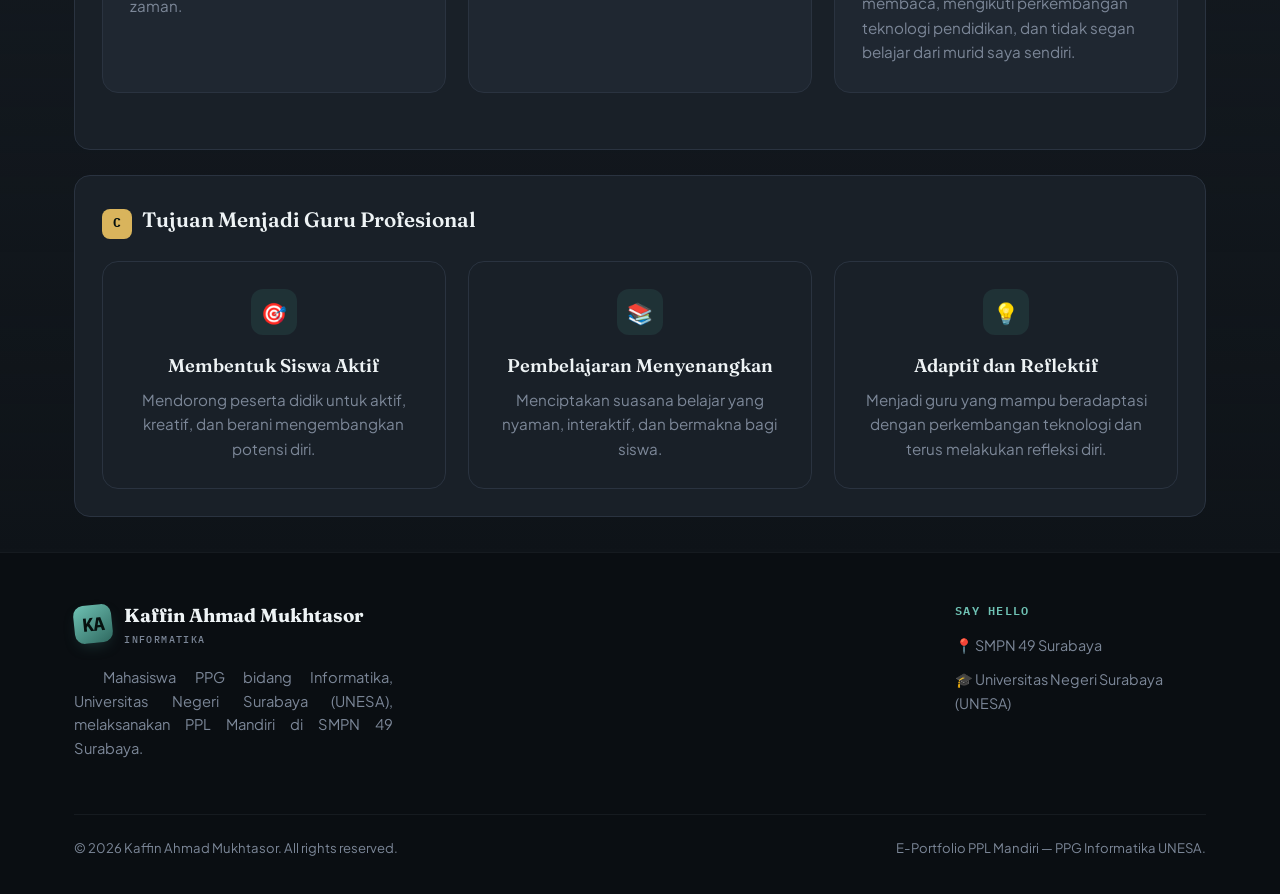
==== commit d6f7f7d2: "Update index.html" ====
--- a/index.html
+++ b/index.html
@@ -120,8 +120,8 @@
                 <h3 class="lanyard-name">Kaffin Ahmad Mukhtasor</h3>
                 <p class="lanyard-role">Mahasiswa PPG · Informatika</p>
                 <div class="lanyard-barcode"></div>
-                <div class="lanyard-shine lanyard-shine-tl" aria-hidden="true"></div>
-<div class="lanyard-shine lanyard-shine-br" aria-hidden="true"></div>
+                <!-- <div class="lanyard-shine lanyard-shine-tl" aria-hidden="true"></div> -->
+<!-- <div class="lanyard-shine lanyard-shine-br" aria-hidden="true"></div> -->
               </div>
 
               <!-- SISI BELAKANG -->
